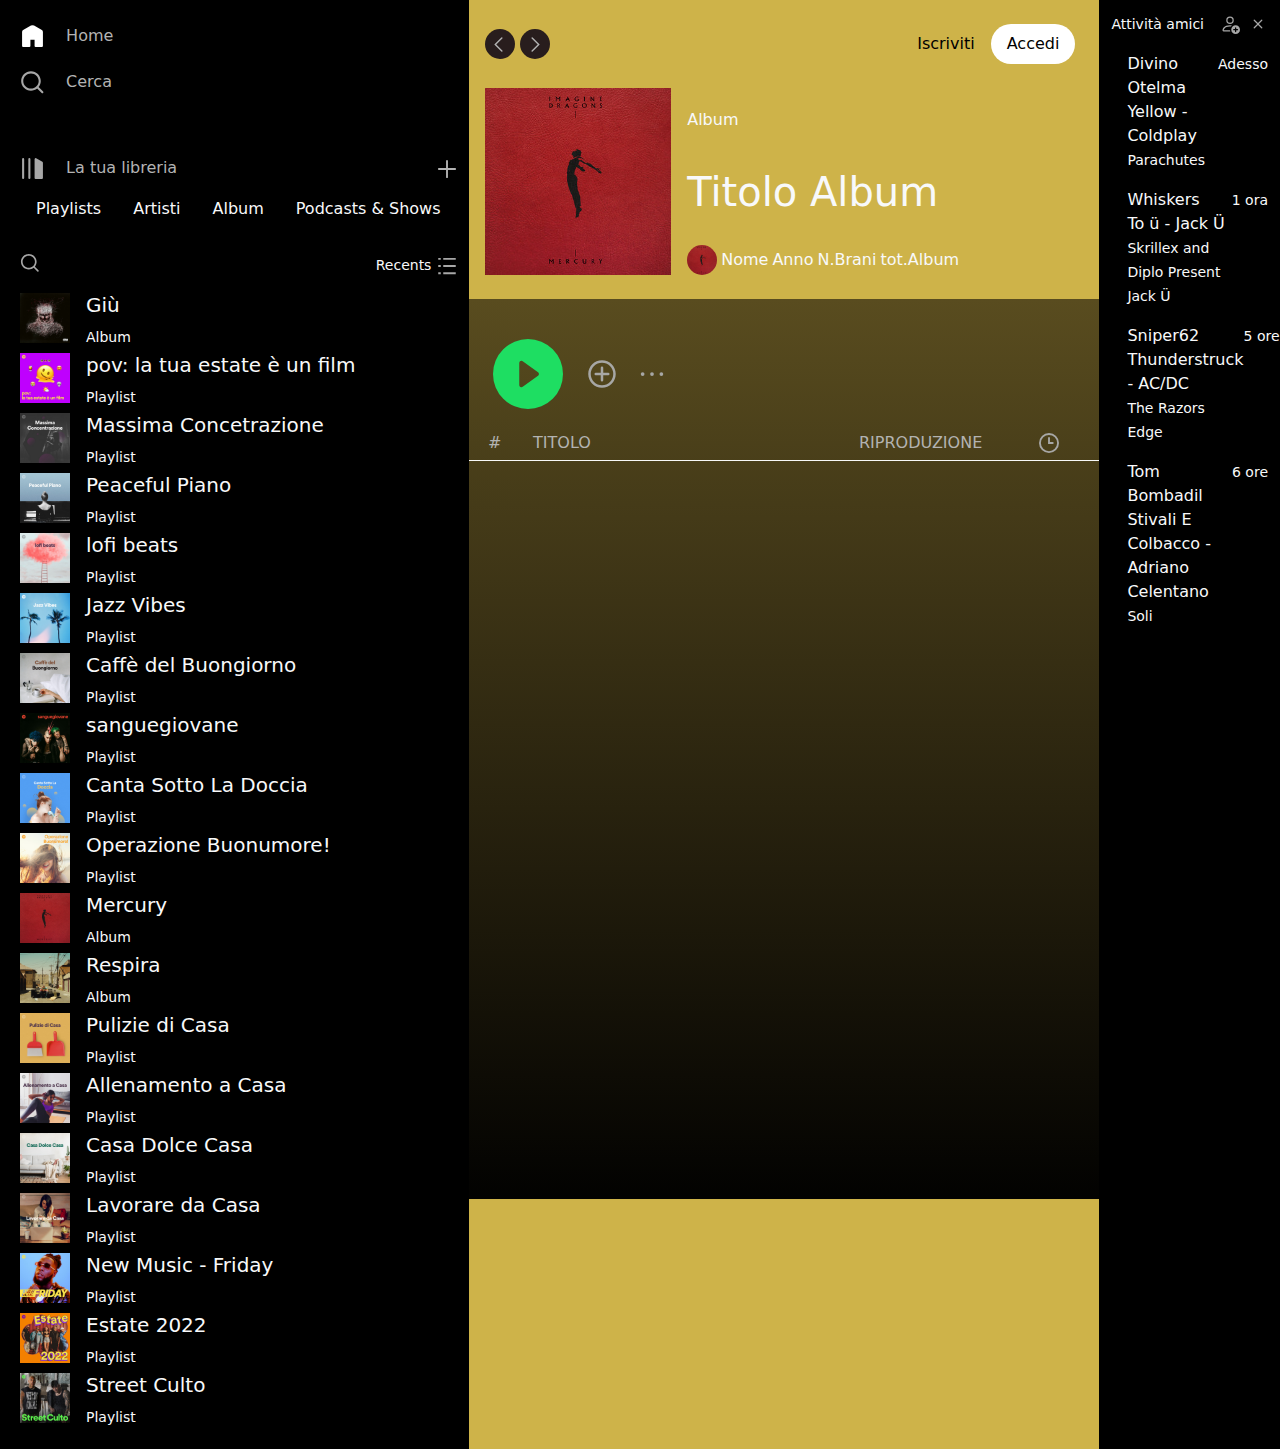
==== album.html @ 30fdb12f "sistemato player mobile" ====
<!doctype html>
<html lang="en">

<head>
    <meta charset="utf-8">
    <meta name="viewport" content="width=device-width, initial-scale=1">
    <title>Spotify</title>
    <link rel="icon" sizes="32x32" type="image/png"
        href="https://open.spotifycdn.com/cdn/images/favicon32.b64ecc03.png">
    <link rel="icon" sizes="16x16" type="image/png"
        href="https://open.spotifycdn.com/cdn/images/favicon16.1c487bff.png">
    <!-- Import di Bootstrap -->
    <link href="https://cdn.jsdelivr.net/npm/bootstrap@5.3.3/dist/css/bootstrap.min.css" rel="stylesheet"
        integrity="sha384-QWTKZyjpPEjISv5WaRU9OFeRpok6YctnYmDr5pNlyT2bRjXh0JMhjY6hW+ALEwIH" crossorigin="anonymous">
    <!-- Import CSS personalizzati -->
    <link rel="stylesheet" href="./assets 2/css/circular-font.css">
    <link rel="stylesheet" href="./assets 2/css/general.css">
    <link rel="stylesheet" href="./assets 2/css/album.css">

</head>

<body class="text-light">

    <!-- MOBILE NAVBAR -->
    <div class="container-fluid d-md-none mobile-navbar" id="mobileNavbar">
        <nav class="d-flex py-3">
            <button class="btn">
                <a class="text-decoration-none" href="/">
                    <svg data-encore-id="icon" role="img" aria-hidden="true" class="d-none " viewBox="0 0 24 24"
                        width="25" height="25" fill="#ffffff">
                        <path
                            d="M12.5 3.247a1 1 0 0 0-1 0L4 7.577V20h4.5v-6a1 1 0 0 1 1-1h5a1 1 0 0 1 1 1v6H20V7.577l-7.5-4.33zm-2-1.732a3 3 0 0 1 3 0l7.5 4.33a2 2 0 0 1 1 1.732V21a1 1 0 0 1-1 1h-6.5a1 1 0 0 1-1-1v-6h-3v6a1 1 0 0 1-1 1H3a1 1 0 0 1-1-1V7.577a2 2 0 0 1 1-1.732l7.5-4.33z">
                        </path>
                    </svg>
                    <svg data-encore-id="icon" role="img" aria-hidden="true" class="" viewBox="0 0 24 24" width="25"
                        height="25" fill="#ffffff">
                        <path
                            d="M13.5 1.515a3 3 0 0 0-3 0L3 5.845a2 2 0 0 0-1 1.732V21a1 1 0 0 0 1 1h6a1 1 0 0 0 1-1v-6h4v6a1 1 0 0 0 1 1h6a1 1 0 0 0 1-1V7.577a2 2 0 0 0-1-1.732l-7.5-4.33z">
                        </path>
                    </svg>
                    <small class="encore-text encore-text-body-medium-bold" data-encore-id="text">Home</small>
                </a>
            </button>

            <button class="btn">
                <a href="./search.html" class="link-subtle">
                    <svg data-encore-id="icon" role="img" aria-hidden="true" class="" viewBox="0 0 24 24" width="25"
                        height="25" fill="#a7a7a7">
                        <path
                            d="M10.533 1.27893C5.35215 1.27893 1.12598 5.41887 1.12598 10.5579C1.12598 15.697 5.35215 19.8369 10.533 19.8369C12.767 19.8369 14.8235 19.0671 16.4402 17.7794L20.7929 22.132C21.1834 22.5226 21.8166 22.5226 22.2071 22.132C22.5976 21.7415 22.5976 21.1083 22.2071 20.7178L17.8634 16.3741C19.1616 14.7849 19.94 12.7634 19.94 10.5579C19.94 5.41887 15.7138 1.27893 10.533 1.27893ZM3.12598 10.5579C3.12598 6.55226 6.42768 3.27893 10.533 3.27893C14.6383 3.27893 17.94 6.55226 17.94 10.5579C17.94 14.5636 14.6383 17.8369 10.533 17.8369C6.42768 17.8369 3.12598 14.5636 3.12598 10.5579Z">
                        </path>
                    </svg>
                    <svg data-encore-id="icon" role="img" aria-hidden="true" class=" d-none" viewBox="0 0 24 24"
                        width="25" height="25" fill="#ffffff">
                        <path
                            d="M15.356 10.558c0 2.623-2.16 4.75-4.823 4.75-2.664 0-4.824-2.127-4.824-4.75s2.16-4.75 4.824-4.75c2.664 0 4.823 2.127 4.823 4.75z">
                        </path>
                        <path
                            d="M1.126 10.558c0-5.14 4.226-9.28 9.407-9.28 5.18 0 9.407 4.14 9.407 9.28a9.157 9.157 0 0 1-2.077 5.816l4.344 4.344a1 1 0 0 1-1.414 1.414l-4.353-4.353a9.454 9.454 0 0 1-5.907 2.058c-5.18 0-9.407-4.14-9.407-9.28zm9.407-7.28c-4.105 0-7.407 3.274-7.407 7.28s3.302 7.279 7.407 7.279 7.407-3.273 7.407-7.28c0-4.005-3.302-7.278-7.407-7.278z">
                        </path>
                    </svg>
                    <small class="encore-text encore-text-body-medium-bold" data-encore-id="text">Cerca</small>
                </a>
            </button>

            <button class="btn">
                <a href="#">
                    <span>
                        <small>
                            <svg data-encore-id="icon" role="img" aria-hidden="true" viewBox="0 0 24 24" class=""
                                width="25" height="25" fill="#a7a7a7">
                                <path
                                    d="M3 22a1 1 0 0 1-1-1V3a1 1 0 0 1 2 0v18a1 1 0 0 1-1 1zM15.5 2.134A1 1 0 0 0 14 3v18a1 1 0 0 0 1 1h6a1 1 0 0 0 1-1V6.464a1 1 0 0 0-.5-.866l-6-3.464zM9 2a1 1 0 0 0-1 1v18a1 1 0 1 0 2 0V3a1 1 0 0 0-1-1z">
                                </path>
                            </svg>
                            La tua libreria
                        </small>
                    </span>
                </a>
            </button>
        </nav>
    </div>

    <!-- MOBILE PLAYER -->
    <div class="container-fluid d-md-none rounded positionMobyle">
        <div class="d-flex align-items-center justify-content-between py-2">
            <div class="d-flex align-items-center">
                <img id="imgAlbumMobile" src="./assets 2/imgs/main/image-11.jpg" alt="" width="60"
                    class="me-3 rounded-1">
                <div class="line-clamp">Easy Come Easy Go</div>
            </div>
            <div class="d-flex">
                <button class="btn">
                    <svg data-encore-id="icon" role="img" aria-hidden="true" viewBox="0 0 16 16"
                        class="Svg-sc-ytk21e-0 dYnaPI" width="25" height="25" fill="#b3b3b3">
                        <path
                            d="M6 2.75C6 1.784 6.784 1 7.75 1h6.5c.966 0 1.75.784 1.75 1.75v10.5A1.75 1.75 0 0 1 14.25 15h-6.5A1.75 1.75 0 0 1 6 13.25V2.75zm1.75-.25a.25.25 0 0 0-.25.25v10.5c0 .138.112.25.25.25h6.5a.25.25 0 0 0 .25-.25V2.75a.25.25 0 0 0-.25-.25h-6.5zm-6 0a.25.25 0 0 0-.25.25v6.5c0 .138.112.25.25.25H4V11H1.75A1.75 1.75 0 0 1 0 9.25v-6.5C0 1.784.784 1 1.75 1H4v1.5H1.75zM4 15H2v-1.5h2V15z">
                        </path>
                        <path d="M13 10a2 2 0 1 1-4 0 2 2 0 0 1 4 0zm-1-5a1 1 0 1 1-2 0 1 1 0 0 1 2 0z"></path>
                    </svg>
                </button>
                <button class="btn">
                    <svg data-encore-id="icon" role="img" aria-hidden="true" viewBox="0 0 24 24" width="25" height="25"
                        fill="#b3b3b3">
                        <path
                            d="M5.21 1.57a6.757 6.757 0 0 1 6.708 1.545.124.124 0 0 0 .165 0 6.741 6.741 0 0 1 5.715-1.78l.004.001a6.802 6.802 0 0 1 5.571 5.376v.003a6.689 6.689 0 0 1-1.49 5.655l-7.954 9.48a2.518 2.518 0 0 1-3.857 0L2.12 12.37A6.683 6.683 0 0 1 .627 6.714 6.757 6.757 0 0 1 5.21 1.57zm3.12 1.803a4.757 4.757 0 0 0-5.74 3.725l-.001.002a4.684 4.684 0 0 0 1.049 3.969l.009.01 7.958 9.485a.518.518 0 0 0 .79 0l7.968-9.495a4.688 4.688 0 0 0 1.049-3.965 4.803 4.803 0 0 0-3.931-3.794 4.74 4.74 0 0 0-4.023 1.256l-.008.008a2.123 2.123 0 0 1-2.9 0l-.007-.007a4.757 4.757 0 0 0-2.214-1.194z">
                        </path>
                    </svg>
                </button>
                <button class="btn">
                    <svg data-encore-id="icon" role="img" aria-hidden="true" viewBox="0 0 16 16"
                        class="Svg-sc-ytk21e-0 dYnaPI" width="25" height="25" fill="#ffffff">
                        <path
                            d=" M3 1.713a.7.7 0 0 1 1.05-.607l10.89 6.288a.7.7 0 0 1 0 1.212L4.05 14.894A.7.7 0 0 1 3 14.288V1.713z">
                        </path>
                    </svg>
                </button>
            </div>
        </div>
    </div>

    <!-- PAGE CONTAINER -->
    <div class="d-md-flex page-container position-relative">


        <!-- LEFT SIDEBAR -->
        <aside class="d-none d-md-block mt-2 ps-2 nav-container">

            <!-- PRIMO PANNELLO -->
            <nav class="rounded py-3 mb-2">
                <div class="container">
                    <ul class="ps-0">
                        <li class="mb-3">
                            <a class="text-decoration-none" href="/">
                                <svg data-encore-id="icon" role="img" aria-hidden="true" class="d-none me-3"
                                    viewBox="0 0 24 24" width="25" height="25" fill="#ffffff">
                                    <path
                                        d="M12.5 3.247a1 1 0 0 0-1 0L4 7.577V20h4.5v-6a1 1 0 0 1 1-1h5a1 1 0 0 1 1 1v6H20V7.577l-7.5-4.33zm-2-1.732a3 3 0 0 1 3 0l7.5 4.33a2 2 0 0 1 1 1.732V21a1 1 0 0 1-1 1h-6.5a1 1 0 0 1-1-1v-6h-3v6a1 1 0 0 1-1 1H3a1 1 0 0 1-1-1V7.577a2 2 0 0 1 1-1.732l7.5-4.33z">
                                    </path>
                                </svg>
                                <svg data-encore-id="icon" role="img" aria-hidden="true" class="me-3"
                                    viewBox="0 0 24 24" width="25" height="25" fill="#ffffff">
                                    <path
                                        d="M13.5 1.515a3 3 0 0 0-3 0L3 5.845a2 2 0 0 0-1 1.732V21a1 1 0 0 0 1 1h6a1 1 0 0 0 1-1v-6h4v6a1 1 0 0 0 1 1h6a1 1 0 0 0 1-1V7.577a2 2 0 0 0-1-1.732l-7.5-4.33z">
                                    </path>
                                </svg>
                                <span class="encore-text encore-text-body-medium-bold" data-encore-id="text">Home</span>
                            </a>
                        </li>
                        <li class="mb-3">
                            <a href="./search.html" class="link-subtle">
                                <svg data-encore-id="icon" role="img" aria-hidden="true" class="me-3"
                                    viewBox="0 0 24 24" width="25" height="25" fill="#a7a7a7">
                                    <path
                                        d="M10.533 1.27893C5.35215 1.27893 1.12598 5.41887 1.12598 10.5579C1.12598 15.697 5.35215 19.8369 10.533 19.8369C12.767 19.8369 14.8235 19.0671 16.4402 17.7794L20.7929 22.132C21.1834 22.5226 21.8166 22.5226 22.2071 22.132C22.5976 21.7415 22.5976 21.1083 22.2071 20.7178L17.8634 16.3741C19.1616 14.7849 19.94 12.7634 19.94 10.5579C19.94 5.41887 15.7138 1.27893 10.533 1.27893ZM3.12598 10.5579C3.12598 6.55226 6.42768 3.27893 10.533 3.27893C14.6383 3.27893 17.94 6.55226 17.94 10.5579C17.94 14.5636 14.6383 17.8369 10.533 17.8369C6.42768 17.8369 3.12598 14.5636 3.12598 10.5579Z">
                                    </path>
                                </svg>
                                <svg data-encore-id="icon" role="img" aria-hidden="true" class="me-3 d-none"
                                    viewBox="0 0 24 24" width="25" height="25" fill="#ffffff">
                                    <path
                                        d="M15.356 10.558c0 2.623-2.16 4.75-4.823 4.75-2.664 0-4.824-2.127-4.824-4.75s2.16-4.75 4.824-4.75c2.664 0 4.823 2.127 4.823 4.75z">
                                    </path>
                                    <path
                                        d="M1.126 10.558c0-5.14 4.226-9.28 9.407-9.28 5.18 0 9.407 4.14 9.407 9.28a9.157 9.157 0 0 1-2.077 5.816l4.344 4.344a1 1 0 0 1-1.414 1.414l-4.353-4.353a9.454 9.454 0 0 1-5.907 2.058c-5.18 0-9.407-4.14-9.407-9.28zm9.407-7.28c-4.105 0-7.407 3.274-7.407 7.28s3.302 7.279 7.407 7.279 7.407-3.273 7.407-7.28c0-4.005-3.302-7.278-7.407-7.278z">
                                    </path>
                                </svg>
                                <span class="encore-text encore-text-body-medium-bold"
                                    data-encore-id="text">Cerca</span>
                            </a>
                        </li>
                    </ul>
                </div>
            </nav>

            <!-- SECONDO PANNELLO -->
            <nav class="rounded py-3">
                <div class="container">

                    <div class="d-flex justify-content-between align-itesm-center mb-3">
                        <a href="#">
                            <svg data-encore-id="icon" role="img" aria-hidden="true" viewBox="0 0 24 24" class="me-3"
                                width="25" height="25" fill="#a7a7a7">
                                <path
                                    d="M3 22a1 1 0 0 1-1-1V3a1 1 0 0 1 2 0v18a1 1 0 0 1-1 1zM15.5 2.134A1 1 0 0 0 14 3v18a1 1 0 0 0 1 1h6a1 1 0 0 0 1-1V6.464a1 1 0 0 0-.5-.866l-6-3.464zM9 2a1 1 0 0 0-1 1v18a1 1 0 1 0 2 0V3a1 1 0 0 0-1-1z">
                                </path>
                            </svg>
                            <span>La tua libreria</span>
                        </a>
                        <span aria-hidden="true" class="IconWrapper__Wrapper-sc-16usrgb-0 hYdsxw">
                            <svg data-encore-id="icon" role="img" aria-hidden="true" viewBox="0 0 16 16" class=""
                                width="20" height="20" fill="#b3b3b3">
                                <path
                                    d="M15.25 8a.75.75 0 0 1-.75.75H8.75v5.75a.75.75 0 0 1-1.5 0V8.75H1.5a.75.75 0 0 1 0-1.5h5.75V1.5a.75.75 0 0 1 1.5 0v5.75h5.75a.75.75 0 0 1 .75.75z">
                                </path>
                            </svg>
                        </span>
                    </div>

                    <div class="d-flex mb-3 overflow-x-auto align-items-center">
                        <div>
                            <p class="menu-btn rounded-pill px-3">Playlists</p>
                        </div>
                        <div>
                            <p class="menu-btn rounded-pill px-3">Artisti</p>
                        </div>
                        <div>
                            <p class="menu-btn rounded-pill px-3">Album</p>
                        </div>
                        <div class="text-nowrap">
                            <p class="menu-btn rounded-pill px-3">Podcasts & Shows</p>
                        </div>



                    </div>

                    <div class="d-flex justify-content-between align-itesm-center mb-3">
                        <svg data-encore-id="icon" role="img" aria-hidden="true" class="me-3" viewBox="0 0 24 24"
                            width="20" height="20" fill="#a7a7a7">
                            <path
                                d="M10.533 1.27893C5.35215 1.27893 1.12598 5.41887 1.12598 10.5579C1.12598 15.697 5.35215 19.8369 10.533 19.8369C12.767 19.8369 14.8235 19.0671 16.4402 17.7794L20.7929 22.132C21.1834 22.5226 21.8166 22.5226 22.2071 22.132C22.5976 21.7415 22.5976 21.1083 22.2071 20.7178L17.8634 16.3741C19.1616 14.7849 19.94 12.7634 19.94 10.5579C19.94 5.41887 15.7138 1.27893 10.533 1.27893ZM3.12598 10.5579C3.12598 6.55226 6.42768 3.27893 10.533 3.27893C14.6383 3.27893 17.94 6.55226 17.94 10.5579C17.94 14.5636 14.6383 17.8369 10.533 17.8369C6.42768 17.8369 3.12598 14.5636 3.12598 10.5579Z">
                            </path>
                        </svg>
                        <svg data-encore-id="icon" role="img" aria-hidden="true" class="me-3 d-none" viewBox="0 0 24 24"
                            width="20" height="20" fill="#ffffff">
                            <path
                                d="M15.356 10.558c0 2.623-2.16 4.75-4.823 4.75-2.664 0-4.824-2.127-4.824-4.75s2.16-4.75 4.824-4.75c2.664 0 4.823 2.127 4.823 4.75z">
                            </path>
                            <path
                                d="M1.126 10.558c0-5.14 4.226-9.28 9.407-9.28 5.18 0 9.407 4.14 9.407 9.28a9.157 9.157 0 0 1-2.077 5.816l4.344 4.344a1 1 0 0 1-1.414 1.414l-4.353-4.353a9.454 9.454 0 0 1-5.907 2.058c-5.18 0-9.407-4.14-9.407-9.28zm9.407-7.28c-4.105 0-7.407 3.274-7.407 7.28s3.302 7.279 7.407 7.279 7.407-3.273 7.407-7.28c0-4.005-3.302-7.278-7.407-7.278z">
                            </path>
                        </svg>
                        <span>
                            <small>Recents</small>
                            <svg data-encore-id="icon" role="img" aria-hidden="true" viewBox="0 0 16 16" class=""
                                width="20" height="20" fill="#a7a7a7">
                                <path
                                    d="M15 14.5H5V13h10v1.5zm0-5.75H5v-1.5h10v1.5zM15 3H5V1.5h10V3zM3 3H1V1.5h2V3zm0 11.5H1V13h2v1.5zm0-5.75H1v-1.5h2v1.5z">
                                </path>
                            </svg>
                        </span>
                    </div>
                    <div class="playlists-container" id="playlists">
                        <div class="d-flex mb-1">
                            <img src="./assets 2/imgs/main/image-1.jpg" alt="" class="me-3" width="50" height="50">
                            <div>
                                <h5 class="line-clamp">
                                    Gi&ugrave;
                                </h5>
                                <small>Album</small>
                            </div>
                        </div>
                        <div class="d-flex mb-1">
                            <img src="./assets 2/imgs/main/image-2.jpg" alt="" class="me-3" width="50" height="50">
                            <div>
                                <h5 class="line-clamp">pov: la tua estate &egrave; un film</h5>
                                <small>Playlist</small>
                            </div>
                        </div>
                        <div class="d-flex mb-1">
                            <img src="./assets 2/imgs/main/image-3.jpg" alt="" class="me-3" width="50" height="50">
                            <div>
                                <h5 class="line-clamp">
                                    Massima Concetrazione
                                </h5>
                                <small>Playlist</small>
                            </div>
                        </div>
                        <div class="d-flex mb-1">
                            <img src="./assets 2/imgs/main/image-4.jpg" alt="" class="me-3" width="50" height="50">
                            <div>
                                <h5 class="line-clamp">
                                    Peaceful Piano
                                </h5>
                                <small>Playlist</small>
                            </div>
                        </div>
                        <div class="d-flex mb-1">
                            <img src="./assets 2/imgs/main/image-5.jpg" alt="" class="me-3" width="50" height="50">
                            <div>
                                <h5 class="line-clamp">
                                    lofi beats
                                </h5>
                                <small>Playlist</small>
                            </div>
                        </div>
                        <div class="d-flex mb-1">
                            <img src="./assets 2/imgs/main/image-6.jpg" alt="" class="me-3" width="50" height="50">
                            <div>
                                <h5 class="line-clamp">
                                    Jazz Vibes
                                </h5>
                                <small>Playlist</small>
                            </div>
                        </div>
                        <div class="d-flex mb-1">
                            <img src="./assets 2/imgs/main/image-7.jpg" alt="" class="me-3" width="50" height="50">
                            <div>
                                <h5 class="line-clamp">
                                    Caff&egrave; del Buongiorno
                                </h5>
                                <small>Playlist</small>
                            </div>
                        </div>
                        <div class="d-flex mb-1">
                            <img src="./assets 2/imgs/main/image-8.jpg" alt="" class="me-3" width="50" height="50">
                            <div>
                                <h5 class="line-clamp">
                                    sanguegiovane
                                </h5>
                                <small>Playlist</small>
                            </div>
                        </div>
                        <div class="d-flex mb-1">
                            <img src="./assets 2/imgs/main/image-9.jpg" alt="" class="me-3" width="50" height="50">
                            <div>
                                <h5 class="line-clamp">
                                    Canta Sotto La Doccia
                                </h5>
                                <small>Playlist</small>
                            </div>
                        </div>
                        <div class="d-flex mb-1">
                            <img src="./assets 2/imgs/main/image-10.jpg" alt="" class="me-3" width="50" height="50">
                            <div>
                                <h5 class="line-clamp">
                                    Operazione Buonumore!
                                </h5>
                                <small>Playlist</small>
                            </div>
                        </div>
                        <div class="d-flex mb-1">
                            <img src="./assets 2/imgs/main/image-11.jpg" alt="" class="me-3" width="50" height="50">
                            <div>
                                <h5 class="line-clamp">
                                    Mercury
                                </h5>
                                <small>Album</small>
                            </div>
                        </div>
                        <div class="d-flex mb-1">
                            <img src="./assets 2/imgs/main/image-12.jpg" alt="" class="me-3" width="50" height="50">
                            <div>
                                <h5 class="line-clamp">
                                    Respira
                                </h5>
                                <small>Album</small>
                            </div>
                        </div>
                        <div class="d-flex mb-1">
                            <img src="./assets 2/imgs/main/image-13.jpg" alt="" class="me-3" width="50" height="50">
                            <div>
                                <h5 class="line-clamp">
                                    Pulizie di Casa
                                </h5>
                                <small>Playlist</small>
                            </div>
                        </div>
                        <div class="d-flex mb-1">
                            <img src="./assets 2/imgs/main/image-14.jpg" alt="" class="me-3" width="50" height="50">
                            <div>
                                <h5 class="line-clamp">
                                    Allenamento a Casa
                                </h5>
                                <small>Playlist</small>
                            </div>
                        </div>
                        <div class="d-flex mb-1">
                            <img src="./assets 2/imgs/main/image-15.jpg" alt="" class="me-3" width="50" height="50">
                            <div>
                                <h5 class="line-clamp">
                                    Casa Dolce Casa
                                </h5>
                                <small>Playlist</small>
                            </div>
                        </div>
                        <div class="d-flex mb-1">
                            <img src="./assets 2/imgs/main/image-16.jpg" alt="" class="me-3" width="50" height="50">
                            <div>
                                <h5 class="line-clamp">
                                    Lavorare da Casa
                                </h5>
                                <small>Playlist</small>
                            </div>
                        </div>
                        <div class="d-flex mb-1">
                            <img src="./assets 2/imgs/main/image-17.jpg" alt="" class="me-3" width="50" height="50">
                            <div>
                                <h5 class="line-clamp">
                                    New Music - Friday
                                </h5>
                                <small>Playlist</small>
                            </div>
                        </div>
                        <div class="d-flex mb-1">
                            <img src="./assets 2/imgs/main/image-18.jpg" alt="" class="me-3" width="50" height="50">
                            <div>
                                <h5 class="line-clamp">
                                    Estate 2022
                                </h5>
                                <small>Playlist</small>
                            </div>
                        </div>
                        <div class="d-flex mb-1">
                            <img src="./assets 2/imgs/main/image-19.jpg" alt="" class="me-3" width="50" height="50">
                            <div>
                                <h5 class="line-clamp">
                                    Street Culto
                                </h5>
                                <small>Playlist</small>
                            </div>
                        </div>

                    </div>


                </div> <!-- CHIUSURA CONTAINER -->
            </nav>
        </aside>


        <!-- MAIN CONTEINER -->
        <main class="overflow-x-hidden overflow-y-auto">
            <div class="d-flex justify-content-evenly pt-3 row">


                <!-- HEADER -->
                <header class="d-flex justify-content-between align-items-baseline">
                    <div class="d-none d-md-flex ps-3">
                        <button class="nextBtn text-center">
                            <svg data-encore-id=" icon" role="img" aria-hidden="true" viewBox="0 0 16 16" width=" 15px"
                                height="15px" fill="#b3b3b3">
                                <path
                                    d="M11.03.47a.75.75 0 0 1 0 1.06L4.56 8l6.47 6.47a.75.75 0 1 1-1.06 1.06L2.44 8 9.97.47a.75.75 0 0 1 1.06 0z">
                                </path>
                            </svg></button>
                        <button class="nextBtn text-center">
                            <div><svg data-encore-id="icon" role="img" aria-hidden="true" viewBox="0 0 16 16"
                                    width=" 15px" height="15px" fill="#b3b3b3">
                                    <path d=" M4.97.47a.75.75 0 0 0 0 1.06L11.44 8l-6.47 6.47a.75.75 0 1 0 1.06
                                        1.06L13.56 8 6.03.47a.75.75 0 0 0-1.06 0z">
                                    </path>
                                </svg>
                            </div>
                        </button>
                    </div>
                    <div class="d-flex align-items-baseline d-none d-md-flex pe-3">
                        <div class="p-2 text-black">
                            <a class="iscriviti" href="#">Iscriviti</a>
                        </div>
                        <div class="p-2">
                            <button class="btnAccedi px-3 py-2">Accedi</button>
                        </div>
                    </div>
                </header>

                <!-- ALBUM -->
                <section class="pb-2">
                    <div class="d-flex flex-column flex-md-row p-3">
                        <!-- DIV CON FRECCE PER SPOSTARE GLI ALBUM -->
                        <div class="d-flex row ">
                            <div class="d-flex d-md-none col-1">
                                <svg xmlns="http://www.w3.org/2000/svg" width="20" height="20" fill="currentColor"
                                    class="bi bi-arrow-left" viewBox="0 0 16 16">
                                    <path fill-rule="evenodd"
                                        d="M15 8a.5.5 0 0 0-.5-.5H2.707l3.147-3.146a.5.5 0 1 0-.708-.708l-4 4a.5.5 0 0 0 0 .708l4 4a.5.5 0 0 0 .708-.708L2.707 8.5H14.5A.5.5 0 0 0 15 8" />
                                </svg>
                            </div>
                            <div class="d-md-flex col-10 col-md-12 ">
                                <img id="imgAlbum" src=" ./assets 2/imgs/main/image-11.jpg" alt="album" width="100%">
                            </div>
                        </div>
                        <!-- DESCRIZIONE ALBUM -->
                        <div class="row align-items-end ps-3 ">
                            <div class="d-none d-md-block">
                                <p>Album</p>
                            </div>
                            <h1 id="titoloAlbum">Titolo Album </h1>
                            <div class="container">
                                <div class="d-flex flex-column flex-md-row align-items-md-center">
                                    <div class="fw-medium d-flex align-items-center">
                                        <img id="imgArtist" class=" imgArtistAlbum"
                                            src="./assets 2/imgs/main/image-11.jpg" alt="Album Pic" width="30px">
                                        <span id="nomeArtistaAlbum" class="nomeArtistaAlbum m-0 ps-1">Nome</span>
                                    </div>

                                    <!-- DIV DETTAGLI ALBUM  -->
                                    <div class="d-flex md-row align-items-center mt-2 mt-md-0">
                                        <div class="d-md-none">
                                            <span>Album</span>
                                        </div>

                                        <div>
                                            <span id="albumYear" class="col ps-1">Anno</span>
                                        </div>
                                        <div>
                                            <span id="numberSongs" class="d-none d-md-block col ps-1">N.Brani</span>
                                        </div>
                                        <div>
                                            <span id="albumLength" class="d-none d-md-block col ps-1">tot.Album</span>
                                        </div>
                                    </div>
                                </div>
                            </div>
                        </div>
                    </div>
                </section>
                <!-- ELENCO BRANI -->
                <section class="elencoBraniAlbum">
                    <!-- MOBILE SEZIONE PLAY ANTERIMA -->
                    <div class=" row p-4 col-12 d-md-none align-items-baseline">
                        <!-- HEART -->
                        <div class="col-2">
                            <span>
                                <!--EMPTY HEART  -->
                                <svg xmlns="http://www.w3.org/2000/svg" width="24" height="24" fill="#b3b3b3"
                                    class="bi bi-suit-heart" viewBox="0 0 16 16">
                                    <path
                                        d="m8 6.236-.894-1.789c-.222-.443-.607-1.08-1.152-1.595C5.418 2.345 4.776 2 4 2 2.324 2 1 3.326 1 4.92c0 1.211.554 2.066 1.868 3.37.337.334.721.695 1.146 1.093C5.122 10.423 6.5 11.717 8 13.447c1.5-1.73 2.878-3.024 3.986-4.064.425-.398.81-.76 1.146-1.093C14.446 6.986 15 6.131 15 4.92 15 3.326 13.676 2 12 2c-.777 0-1.418.345-1.954.852-.545.515-.93 1.152-1.152 1.595zm.392 8.292a.513.513 0 0 1-.784 0c-1.601-1.902-3.05-3.262-4.243-4.381C1.3 8.208 0 6.989 0 4.92 0 2.755 1.79 1 4 1c1.6 0 2.719 1.05 3.404 2.008.26.365.458.716.596.992a7.6 7.6 0 0 1 .596-.992C9.281 2.049 10.4 1 12 1c2.21 0 4 1.755 4 3.92 0 2.069-1.3 3.288-3.365 5.227-1.193 1.12-2.642 2.48-4.243 4.38z" />
                                </svg></span>
                            <!-- FULL HEART -->
                            <span class="d-none"><svg xmlns="http://www.w3.org/2000/svg" width="24" height="24"
                                    fill="#b3b3b3" class="bi bi-suit-heart-fill" viewBox="0 0 16 16">
                                    <path
                                        d="M4 1c2.21 0 4 1.755 4 3.92C8 2.755 9.79 1 12 1s4 1.755 4 3.92c0 3.263-3.234 4.414-7.608 9.608a.513.513 0 0 1-.784 0C3.234 9.334 0 8.183 0 4.92 0 2.755 1.79 1 4 1" />
                                </svg>
                            </span>
                        </div>
                        <!-- SVG DOWNLOAD -->
                        <div class="col-2">
                            <!-- DOWNLOAD OFF -->
                            <span class=""><svg xmlns="http://www.w3.org/2000/svg" width="24" height="24" fill="#b3b3b3"
                                    class="bi bi-arrow-down-circle" viewBox="0 0 16 16">
                                    <path fill-rule="evenodd"
                                        d="M1 8a7 7 0 1 0 14 0A7 7 0 0 0 1 8m15 0A8 8 0 1 1 0 8a8 8 0 0 1 16 0M8.5 4.5a.5.5 0 0 0-1 0v5.793L5.354 8.146a.5.5 0 1 0-.708.708l3 3a.5.5 0 0 0 .708 0l3-3a.5.5 0 0 0-.708-.708L8.5 10.293z" />
                                </svg></span>
                            <!-- DOWNLOAD ON  -->
                            <span class="d-none"><svg xmlns="http://www.w3.org/2000/svg" width="24" height="24"
                                    fill="#b3b3b3" class="bi bi-arrow-down-circle-fill" viewBox="0 0 16 16">
                                    <path
                                        d="M16 8A8 8 0 1 1 0 8a8 8 0 0 1 16 0M8.5 4.5a.5.5 0 0 0-1 0v5.793L5.354 8.146a.5.5 0 1 0-.708.708l3 3a.5.5 0 0 0 .708 0l3-3a.5.5 0 0 0-.708-.708L8.5 10.293z" />
                                </svg></span>
                        </div>
                        <!-- SVG THREE DOTS VERTICAL -->
                        <div id="treeeDotsVertical" class="col-2"><svg xmlns="http://www.w3.org/2000/svg" width="24"
                                height="24" fill="#b3b3b3" class="bi bi-three-dots-vertical" viewBox="0 0 16 16">
                                <path
                                    d="M9.5 13a1.5 1.5 0 1 1-3 0 1.5 1.5 0 0 1 3 0m0-5a1.5 1.5 0 1 1-3 0 1.5 1.5 0 0 1 3 0m0-5a1.5 1.5 0 1 1-3 0 1.5 1.5 0 0 1 3 0" />
                            </svg></div>
                        <!--SHUFFLE -->
                        <div class="col-6 text-end d-flex align-items-baseline justify-content-end">
                            <div class="me-4"><svg data-encore-id="icon" role="img" aria-hidden="true"
                                    viewBox="0 0 16 16" class="Svg-sc-ytk21e-0 dYnaPI mr-3" width="24" height="24"
                                    fill="#b3b3b3">
                                    <path
                                        d="M13.151.922a.75.75 0 1 0-1.06 1.06L13.109 3H11.16a3.75 3.75 0 0 0-2.873 1.34l-6.173 7.356A2.25 2.25 0 0 1 .39 12.5H0V14h.391a3.75 3.75 0 0 0 2.873-1.34l6.173-7.356a2.25 2.25 0 0 1 1.724-.804h1.947l-1.017 1.018a.75.75 0 0 0 1.06 1.06L15.98 3.75 13.15.922zM.391 3.5H0V2h.391c1.109 0 2.16.49 2.873 1.34L4.89 5.277l-.979 1.167-1.796-2.14A2.25 2.25 0 0 0 .39 3.5z">
                                    </path>
                                    <path
                                        d="m7.5 10.723.98-1.167.957 1.14a2.25 2.25 0 0 0 1.724.804h1.947l-1.017-1.018a.75.75 0 1 1 1.06-1.06l2.829 2.828-2.829 2.828a.75.75 0 1 1-1.06-1.06L13.109 13H11.16a3.75 3.75 0 0 1-2.873-1.34l-.787-.938z">
                                    </path>
                                </svg></div>
                            <!-- SVG PLAY -->
                            <div>
                                <svg xmlns="http://www.w3.org/2000/svg" width="70" height="70" fill="#1cdf63"
                                    class="bi bi-play-circle-fill" viewBox="0 0 16 16">
                                    <path
                                        d="M16 8A8 8 0 1 1 0 8a8 8 0 0 1 16 0M6.79 5.093A.5.5 0 0 0 6 5.5v5a.5.5 0 0 0 .79.407l3.5-2.5a.5.5 0 0 0 0-.814z">
                                    </path>
                                </svg>
                            </div>
                        </div>
                    </div>
                    <div class="container pt-3">
                        <div class="row">
                            <div class="p-4 col-12 d-none d-md-flex">
                                <svg xmlns="http://www.w3.org/2000/svg" width="70" height="70" fill="#1cdf63"
                                    class="bi bi-play-circle-fill" viewBox="0 0 16 16">
                                    <path
                                        d="M16 8A8 8 0 1 1 0 8a8 8 0 0 1 16 0M6.79 5.093A.5.5 0 0 0 6 5.5v5a.5.5 0 0 0 .79.407l3.5-2.5a.5.5 0 0 0 0-.814z" />
                                </svg>
                                <button class="buttonPreferit ps-4">
                                    <svg data-encore-id="icon" role="img" aria-hidden="true" viewBox="0 0 24 24"
                                        class="fill" fill="#a7a7a7">
                                        <path
                                            d="M11.999 3a9 9 0 1 0 0 18 9 9 0 0 0 0-18zm-11 9c0-6.075 4.925-11 11-11s11 4.925 11 11-4.925 11-11 11-11-4.925-11-11z">
                                        </path>
                                        <path
                                            d="M17.999 12a1 1 0 0 1-1 1h-4v4a1 1 0 1 1-2 0v-4h-4a1 1 0 1 1 0-2h4V7a1 1 0 1 1 2 0v4h4a1 1 0 0 1 1 1z">
                                        </path>
                                    </svg>
                                </button>
                                <button class="buttonPreferit ps-1">
                                    <svg data-encore-id="icon" role="img" aria-hidden="true" viewBox="0 0 24 24"
                                        class="Svg-sc-ytk21e-0 cqasRA" fill="#a7a7a7" width="30" height="30">
                                        <path
                                            d="M4.5 13.5a1.5 1.5 0 1 0 0-3 1.5 1.5 0 0 0 0 3zm15 0a1.5 1.5 0 1 0 0-3 1.5 1.5 0 0 0 0 3zm-7.5 0a1.5 1.5 0 1 0 0-3 1.5 1.5 0 0 0 0 3z">
                                        </path>
                                    </svg>
                                </button>
                            </div>
                        </div>
                    </div>
                    <div class="d-none d-md-block container border-bottom border-light textColor">
                        <div class="d-flex row">
                            <div class="col-1 text-center">
                                <h6>#</h6>
                            </div>
                            <div class="col-6">
                                <h6>TITOLO</h6>
                            </div>
                            <div class="col-3 text-end">
                                <h6 class="textColor">RIPRODUZIONE</h6>
                            </div>
                            <div class="d-flex col-2 ps-3 justify-content-center">
                                <svg data-encore-id="icon" role="img" aria-hidden="true" viewBox="0 0 16 16"
                                    fill="#a7a7a7" width="20" height="20">
                                    <path
                                        d="M8 1.5a6.5 6.5 0 1 0 0 13 6.5 6.5 0 0 0 0-13zM0 8a8 8 0 1 1 16 0A8 8 0 0 1 0 8z">
                                    </path>
                                    <path
                                        d="M8 3.25a.75.75 0 0 1 .75.75v3.25H11a.75.75 0 0 1 0 1.5H7.25V4A.75.75 0 0 1 8 3.25z">
                                    </path>
                                </svg>
                            </div>
                        </div>
                    </div>

                </section>
            </div>

        </main>



        <!-- RIGHT SIDEBAR -->
        <aside id="activities" class="d-none d-lg-block activity-container">
            <div class="container mt-2 right-sidebar rounded">
                <div class="d-flex justify-content-between align-items-center pt-1">
                    <div class="text-nowrap me-3">
                        <small>Attivit&agrave; amici</small>
                    </div>
                    <div class="d-flex">
                        <svg xmlns="http://www.w3.org/2000/svg" width="20" height="20" fill="#a7a7a7"
                            class="bi bi-person-add" viewBox="0 0 16 16">
                            <path
                                d="M12.5 16a3.5 3.5 0 1 0 0-7 3.5 3.5 0 0 0 0 7m.5-5v1h1a.5.5 0 0 1 0 1h-1v1a.5.5 0 0 1-1 0v-1h-1a.5.5 0 0 1 0-1h1v-1a.5.5 0 0 1 1 0m-2-6a3 3 0 1 1-6 0 3 3 0 0 1 6 0M8 7a2 2 0 1 0 0-4 2 2 0 0 0 0 4" />
                            <path
                                d="M8.256 14a4.5 4.5 0 0 1-.229-1.004H3c.001-.246.154-.986.832-1.664C4.484 10.68 5.711 10 8 10q.39 0 .74.025c.226-.341.496-.65.804-.918Q8.844 9.002 8 9c-5 0-6 3-6 4s1 1 1 1z" />
                        </svg>
                        <svg id="hideActivitiesBtn" role="button" xmlns="http://www.w3.org/2000/svg" width="20"
                            height="20" fill="#a7a7a7" class="bi bi-x ms-2" viewBox="0 0 16 16">
                            <path
                                d="M4.646 4.646a.5.5 0 0 1 .708 0L8 7.293l2.646-2.647a.5.5 0 0 1 .708.708L8.707 8l2.647 2.646a.5.5 0 0 1-.708.708L8 8.707l-2.646 2.647a.5.5 0 0 1-.708-.708L7.293 8 4.646 5.354a.5.5 0 0 1 0-.708" />
                        </svg>
                    </div>
                </div>
                <div class="friends-activity-container">
                    <div class="my-3 d-flex align-items-start">
                        <img src="https://this-person-does-not-exist.com/img/avatar-gen110b5c7a45247901f650ca5cdafe173f.jpg"
                            alt="" class="rounded-circle profile-pic align-self-start me-3">
                        <div class="info me-auto">
                            <div class="nome">Divino Otelma</div>
                            <div class="dettagli">Yellow - Coldplay <br>
                                <small class="line-clamp">Parachutes</small>
                            </div>
                        </div>
                        <div class="friends-activity flex-shrink-0"><small>Adesso</small></div>
                    </div>
                    <div class="my-3 d-flex align-items-start">
                        <img src="https://this-person-does-not-exist.com/img/avatar-gen980b4a3398a24256b07f1e3ed3609c12.jpg"
                            alt="" class="rounded-circle profile-pic align-self-start me-3">
                        <div class="info me-auto">
                            <div class="nome">Whiskers</div>
                            <div class="dettagli">To &uuml; - Jack &Uuml; <br>
                                <small class="line-clamp">Skrillex and Diplo Present Jack &Uuml;</small>
                            </div>
                        </div>
                        <div class="friends-activity flex-shrink-0"><small>1 ora</small></div>
                    </div>
                    <div class="my-3 d-flex align-items-start">
                        <img src="https://this-person-does-not-exist.com/img/avatar-gendc62f1abf8270c17f837cdc0961ddc93.jpg"
                            alt="" class="rounded-circle profile-pic align-self-start me-3">
                        <div class="info me-auto">
                            <div class="nome">Sniper62</div>
                            <div class="dettagli">Thunderstruck - AC/DC <br>
                                <small class="line-clamp">The Razors Edge</small>
                            </div>
                        </div>
                        <div class="friends-activity flex-shrink-0"><small>5 ore</small></div>
                    </div>
                    <div class="my-3 d-flex align-items-start">
                        <img src="https://this-person-does-not-exist.com/img/avatar-gen2736293209f40548e2492e6c53b1f099.jpg"
                            alt="" class="rounded-circle profile-pic align-self-start me-3">
                        <div class="info me-auto">
                            <div class="nome">Tom Bombadil</div>
                            <div class="dettagli">Stivali E Colbacco - Adriano Celentano <br>
                                <small class="line-clamp">Soli</small>
                            </div>
                        </div>
                        <div class="friends-activity flex-shrink-0"><small>6 ore</small></div>
                    </div>
                </div>
            </div>
        </aside>

    </div>
    <!-- CHIUSURA PAGE CONTAINER -->


    <!-- PLAYER -->
    <footer class="container-fluid d-none d-md-flex justify-content-between align-items-center position-fixed">
        <!-- LEFT -->
        <div class="d-flex footer-flex-div align-items-center justify-content-start">
            <img id="imgFooter" src="./assets 2/imgs/main/image-11.jpg" alt="" width="60" class="me-2 rounded-1">
            <div class="d-flex flex-column me-5">
                <div class="line-clamp">Easy Come Easy Go</div>
                <small class="line-clamp">Imagine Dragons</small>
            </div>
            <button class="btn">
                <svg data-encore-id="icon" role="img" aria-hidden="true" viewBox="0 0 16 16"
                    class="Svg-sc-ytk21e-0 dYnaPI" width="15" height="15" fill="#b3b3b3">
                    <path d="M8 1.5a6.5 6.5 0 1 0 0 13 6.5 6.5 0 0 0 0-13zM0 8a8 8 0 1 1 16 0A8 8 0 0 1 0 8z"></path>
                    <path
                        d="M11.75 8a.75.75 0 0 1-.75.75H8.75V11a.75.75 0 0 1-1.5 0V8.75H5a.75.75 0 0 1 0-1.5h2.25V5a.75.75 0 0 1 1.5 0v2.25H11a.75.75 0 0 1 .75.75z">
                    </path>
                </svg>
            </button>
        </div>
        <!-- COMANDI PLAYER -->
        <div class="d-flex flex-column footer-flex-div">
            <div class="d-flex justify-content-center column-gap-3">
                <button class="btn">
                    <svg data-encore-id="icon" role="img" aria-hidden="true" viewBox="0 0 16 16"
                        class="Svg-sc-ytk21e-0 dYnaPI" width="15" height="15" fill="#b3b3b3">
                        <path
                            d="M13.151.922a.75.75 0 1 0-1.06 1.06L13.109 3H11.16a3.75 3.75 0 0 0-2.873 1.34l-6.173 7.356A2.25 2.25 0 0 1 .39 12.5H0V14h.391a3.75 3.75 0 0 0 2.873-1.34l6.173-7.356a2.25 2.25 0 0 1 1.724-.804h1.947l-1.017 1.018a.75.75 0 0 0 1.06 1.06L15.98 3.75 13.15.922zM.391 3.5H0V2h.391c1.109 0 2.16.49 2.873 1.34L4.89 5.277l-.979 1.167-1.796-2.14A2.25 2.25 0 0 0 .39 3.5z">
                        </path>
                        <path
                            d="m7.5 10.723.98-1.167.957 1.14a2.25 2.25 0 0 0 1.724.804h1.947l-1.017-1.018a.75.75 0 1 1 1.06-1.06l2.829 2.828-2.829 2.828a.75.75 0 1 1-1.06-1.06L13.109 13H11.16a3.75 3.75 0 0 1-2.873-1.34l-.787-.938z">
                        </path>
                    </svg>
                </button>
                <button class="btn">
                    <svg data-encore-id="icon" role="img" aria-hidden="true" viewBox="0 0 16 16"
                        class="Svg-sc-ytk21e-0 dYnaPI" width="15" height="15" fill="#b3b3b3">
                        <path
                            d="M3.3 1a.7.7 0 0 1 .7.7v5.15l9.95-5.744a.7.7 0 0 1 1.05.606v12.575a.7.7 0 0 1-1.05.607L4 9.149V14.3a.7.7 0 0 1-.7.7H1.7a.7.7 0 0 1-.7-.7V1.7a.7.7 0 0 1 .7-.7h1.6z">
                        </path>
                    </svg>
                </button>
                <button class="btn rounded-circle" style="background-color: #1db954;">
                    <svg data-encore-id="icon" role="img" aria-hidden="true" viewBox="0 0 16 16"
                        class="Svg-sc-ytk21e-0 dYnaPI" width="15" height="15" fill="#000000">
                        <path
                            d=" M3 1.713a.7.7 0 0 1 1.05-.607l10.89 6.288a.7.7 0 0 1 0 1.212L4.05 14.894A.7.7 0 0 1 3 14.288V1.713z">
                        </path>
                    </svg>
                </button>
                <button class="btn">
                    <svg data-encore-id="icon" role="img" aria-hidden="true" viewBox="0 0 16 16"
                        class="Svg-sc-ytk21e-0 dYnaPI" width="15" height="15" fill="#b3b3b3">
                        <path
                            d="M12.7 1a.7.7 0 0 0-.7.7v5.15L2.05 1.107A.7.7 0 0 0 1 1.712v12.575a.7.7 0 0 0 1.05.607L12 9.149V14.3a.7.7 0 0 0 .7.7h1.6a.7.7 0 0 0 .7-.7V1.7a.7.7 0 0 0-.7-.7h-1.6z">
                        </path>
                    </svg>
                </button>
                <button class="btn">
                    <svg data-encore-id="icon" role="img" aria-hidden="true" viewBox="0 0 16 16"
                        class="Svg-sc-ytk21e-0 dYnaPI" width="15" height="15" fill="#b3b3b3">
                        <path
                            d=" M0 4.75A3.75 3.75 0 0 1 3.75 1h8.5A3.75 3.75 0 0 1 16 4.75v5a3.75 3.75 0 0 1-3.75 3.75H9.81l1.018 1.018a.75.75 0 1
                    1-1.06 1.06L6.939 12.75l2.829-2.828a.75.75 0 1 1 1.06 1.06L9.811 12h2.439a2.25 2.25 0 0 0 2.25-2.25v-5a2.25 2.25 0 0
                    0-2.25-2.25h-8.5A2.25 2.25 0 0 0 1.5 4.75v5A2.25 2.25 0 0 0 3.75 12H5v1.5H3.75A3.75 3.75 0 0 1 0 9.75v-5z">
                        </path>
                    </svg>
                </button>
            </div>
            <div class="d-flex justify-content-center column-gap-3">
                <label for="progress-bar"><small>1:26</small></label>
                <progress id="progressBarSong" class="song-bar" value="60" max="100"></progress>
                <label for="progress-bar"><small>4:26</small></label>
            </div>
        </div>
        <!-- RIGHT -->
        <div class="d-flex justify-content-end footer-flex-div align-items-center">
            <button id="showActivitiesBtn" class="btn btn d-none d-lg-block">
                <svg data-encore-id="icon" role="img" aria-hidden="true" viewBox="0 0 16 16"
                    class="Svg-sc-ytk21e-0 dYnaPI" width="15" height="15" fill="#b3b3b3">
                    <path d="M11.196 8 6 5v6l5.196-3z"></path>
                    <path
                        d="M15.002 1.75A1.75 1.75 0 0 0 13.252 0h-10.5a1.75 1.75 0 0 0-1.75 1.75v12.5c0 .966.783 1.75 1.75 1.75h10.5a1.75 1.75 0 0 0 1.75-1.75V1.75zm-1.75-.25a.25.25 0 0 1 .25.25v12.5a.25.25 0 0 1-.25.25h-10.5a.25.25 0 0 1-.25-.25V1.75a.25.25 0 0 1 .25-.25h10.5z">
                    </path>
                </svg>
            </button>

            <button class="btn">
                <svg data-encore-id="icon" role="img" aria-hidden="true" viewBox="0 0 16 16"
                    class="Svg-sc-ytk21e-0 dYnaPI" width="15" height="15" fill="#b3b3b3">
                    <path
                        d="M15 15H1v-1.5h14V15zm0-4.5H1V9h14v1.5zm-14-7A2.5 2.5 0 0 1 3.5 1h9a2.5 2.5 0 0 1 0 5h-9A2.5 2.5 0 0 1 1 3.5zm2.5-1a1 1 0 0 0 0 2h9a1 1 0 1 0 0-2h-9z">
                    </path>
                </svg>
            </button>
            <button class="btn">
                <svg data-encore-id="icon" role="img" aria-hidden="true" viewBox="0 0 16 16"
                    class="Svg-sc-ytk21e-0 dYnaPI" width="15" height="15" fill="#b3b3b3">
                    <path
                        d="M6 2.75C6 1.784 6.784 1 7.75 1h6.5c.966 0 1.75.784 1.75 1.75v10.5A1.75 1.75 0 0 1 14.25 15h-6.5A1.75 1.75 0 0 1 6 13.25V2.75zm1.75-.25a.25.25 0 0 0-.25.25v10.5c0 .138.112.25.25.25h6.5a.25.25 0 0 0 .25-.25V2.75a.25.25 0 0 0-.25-.25h-6.5zm-6 0a.25.25 0 0 0-.25.25v6.5c0 .138.112.25.25.25H4V11H1.75A1.75 1.75 0 0 1 0 9.25v-6.5C0 1.784.784 1 1.75 1H4v1.5H1.75zM4 15H2v-1.5h2V15z">
                    </path>
                    <path d="M13 10a2 2 0 1 1-4 0 2 2 0 0 1 4 0zm-1-5a1 1 0 1 1-2 0 1 1 0 0 1 2 0z"></path>
                </svg>
            </button>
            <label for="progressBarVolume" class="me-2">
                <svg data-encore-id="icon" role="presentation" aria-label="Volume high" aria-hidden="true"
                    id="volume-icon" viewBox="0 0 16 16" class="Svg-sc-ytk21e-0 kcUFwU" width="15" height="15"
                    fill="#b3b3b3">
                    <path
                        d="M9.741.85a.75.75 0 0 1 .375.65v13a.75.75 0 0 1-1.125.65l-6.925-4a3.642 3.642 0 0 1-1.33-4.967 3.639 3.639 0 0 1 1.33-1.332l6.925-4a.75.75 0 0 1 .75 0zm-6.924 5.3a2.139 2.139 0 0 0 0 3.7l5.8 3.35V2.8l-5.8 3.35zm8.683 4.29V5.56a2.75 2.75 0 0 1 0 4.88z">
                    </path>
                    <path d="M11.5 13.614a5.752 5.752 0 0 0 0-11.228v1.55a4.252 4.252 0 0 1 0 8.127v1.55z"></path>
                </svg>
            </label>
            <progress id="progressBarVolume" class="volume-bar" value="90" max="100"></progress>
            <button class="btn">
                <svg data-encore-id="icon" role="img" aria-hidden="true" viewBox="0 0 16 16"
                    class="Svg-sc-ytk21e-0 dYnaPI" width="15" height="15" fill="#b3b3b3">
                    <path
                        d="M6.53 9.47a.75.75 0 0 1 0 1.06l-2.72 2.72h1.018a.75.75 0 0 1 0 1.5H1.25v-3.579a.75.75 0 0 1 1.5 0v1.018l2.72-2.72a.75.75 0 0 1 1.06 0zm2.94-2.94a.75.75 0 0 1 0-1.06l2.72-2.72h-1.018a.75.75 0 1 1 0-1.5h3.578v3.579a.75.75 0 0 1-1.5 0V3.81l-2.72 2.72a.75.75 0 0 1-1.06 0z">
                    </path>
                </svg>
            </button>
    </footer>




    <!-- Import JS Bootstrap -->
    <script src="https://cdn.jsdelivr.net/npm/@popperjs/core@2.11.8/dist/umd/popper.min.js"
        integrity="sha384-I7E8VVD/ismYTF4hNIPjVp/Zjvgyol6VFvRkX/vR+Vc4jQkC+hVqc2pM8ODewa9r"
        crossorigin="anonymous"></script>
    <script src="https://cdn.jsdelivr.net/npm/bootstrap@5.3.3/dist/js/bootstrap.min.js"
        integrity="sha384-0pUGZvbkm6XF6gxjEnlmuGrJXVbNuzT9qBBavbLwCsOGabYfZo0T0to5eqruptLy"
        crossorigin="anonymous"></script>
    <script src="./assets 2/js/album.js"></script>
    <!-- Import JS personalizzati -->

</body>

</html>
---- assets 2/css/circular-font.css ----
@font-face {
  font-family: "Circular";
  src: url(../fonts/CircularStd-Light.otf);
  font-weight: 300;
  font-style: normal;
}
@font-face {
  font-family: "Circular";
  src: url(../fonts/CircularStd-LightItalic.otf);
  font-weight: 300;
  font-style: italic;
}
@font-face {
  font-family: "Circular";
  src: url(../fonts/CircularStd-Book.otf);
  font-weight: 400;
  font-style: normal;
}
@font-face {
  font-family: "Circular";
  src: url(../fonts/CircularStd-BookItalic.otf);
  font-weight: 400;
  font-style: italic;
}
@font-face {
  font-family: "Circular";
  src: url(../fonts/CircularStd-Medium.otf);
  font-weight: 500;
  font-style: normal;
}
@font-face {
  font-family: "Circular";
  src: url(../fonts/CircularStd-MediumItalic.otf);
  font-weight: 500;
  font-style: italic;
}
@font-face {
  font-family: "Circular";
  src: url(../fonts/CircularStd-MediumItalic.otf);
  font-weight: 500;
  font-style: italic;
}
@font-face {
  font-family: "Circular";
  src: url(../fonts/CircularStd-Bold.otf);
  font-weight: 700;
  font-style: normal;
}
@font-face {
  font-family: "Circular";
  src: url(../fonts/CircularStd-BoldItalic.otf);
  font-weight: 700;
  font-style: italic;
}
@font-face {
  font-family: "Circular";
  src: url(../fonts/CircularStd-Black.otf);
  font-weight: 900;
  font-style: normal;
}
@font-face {
  font-family: "Circular";
  src: url(../fonts/CircularStd-BlackItalic.otf);
  font-weight: 900;
  font-style: italic;
}
---- assets 2/css/album.css ----
body {
  background-color: black;
}

.svgLogo {
  width: 90px;
  color: white;
  padding-bottom: 10px;
}

.aHome {
  text-decoration: none;
  color: #b3b3b3;
}
.aHome:hover {
  color: white;
}
.div1 {
  width: 100%;
  background-color: #141415;
  border-radius: 20px;
  padding: 20px;
}

.nextBtn {
  background: rgb(40, 29, 29);
  width: 30px;
  height: 30px;
  border: none;
  border-radius: 50px;
  margin-right: 5px;
}
.btnAccedi {
  background-color: white;
  border-radius: 20px;
  border: none;
}

a {
  text-decoration: none;
  color: #b3b3b3;
}

a:hover {
  color: #ffffff;
}

li {
  list-style: none;
  height: 30px;
}

main {
  background-color: #ceb349;
  flex-grow: 1;
}

.btn-success {
  background-color: #1db954;
}

.hero-img {
  width: 200px;
}

.aHome {
  text-decoration: none;
  color: #b3b3b3;
}
.aHome:hover {
  color: white;
}

.imgArtistAlbum {
  border-radius: 50px;
}

.elencoBraniAlbum {
  background: linear-gradient(to bottom, #584b1f, #000000);
  width: 100%;
  min-height: 100vh;
  opacity: 99%;
  left: 0;
}

.buttonPreferit {
  width: 60px;
  background-color: transparent;
  border: none;
}

.buttonPreferit:hover {
  transform: scale(1.1);
  translate: 200ms;
  color: white;
}

svg:hover {
  fill: white;
}

@media screen and (max-width: 768px) {
  .main-container {
    /*     overflow: hidden; */
  }
}

.ImgDiv {
  min-width: 232px;
}
.textColor {
  color: #b3b3b3;
}

.iscriviti {
  color: #000000;
}

@media screen and (min-width: 768px) {
  main {
    height: inherit;
  }
}

.positionMobyle {
  background-color: #262626;
  position: fixed;
  z-index: 99;
  bottom: 100px;
}
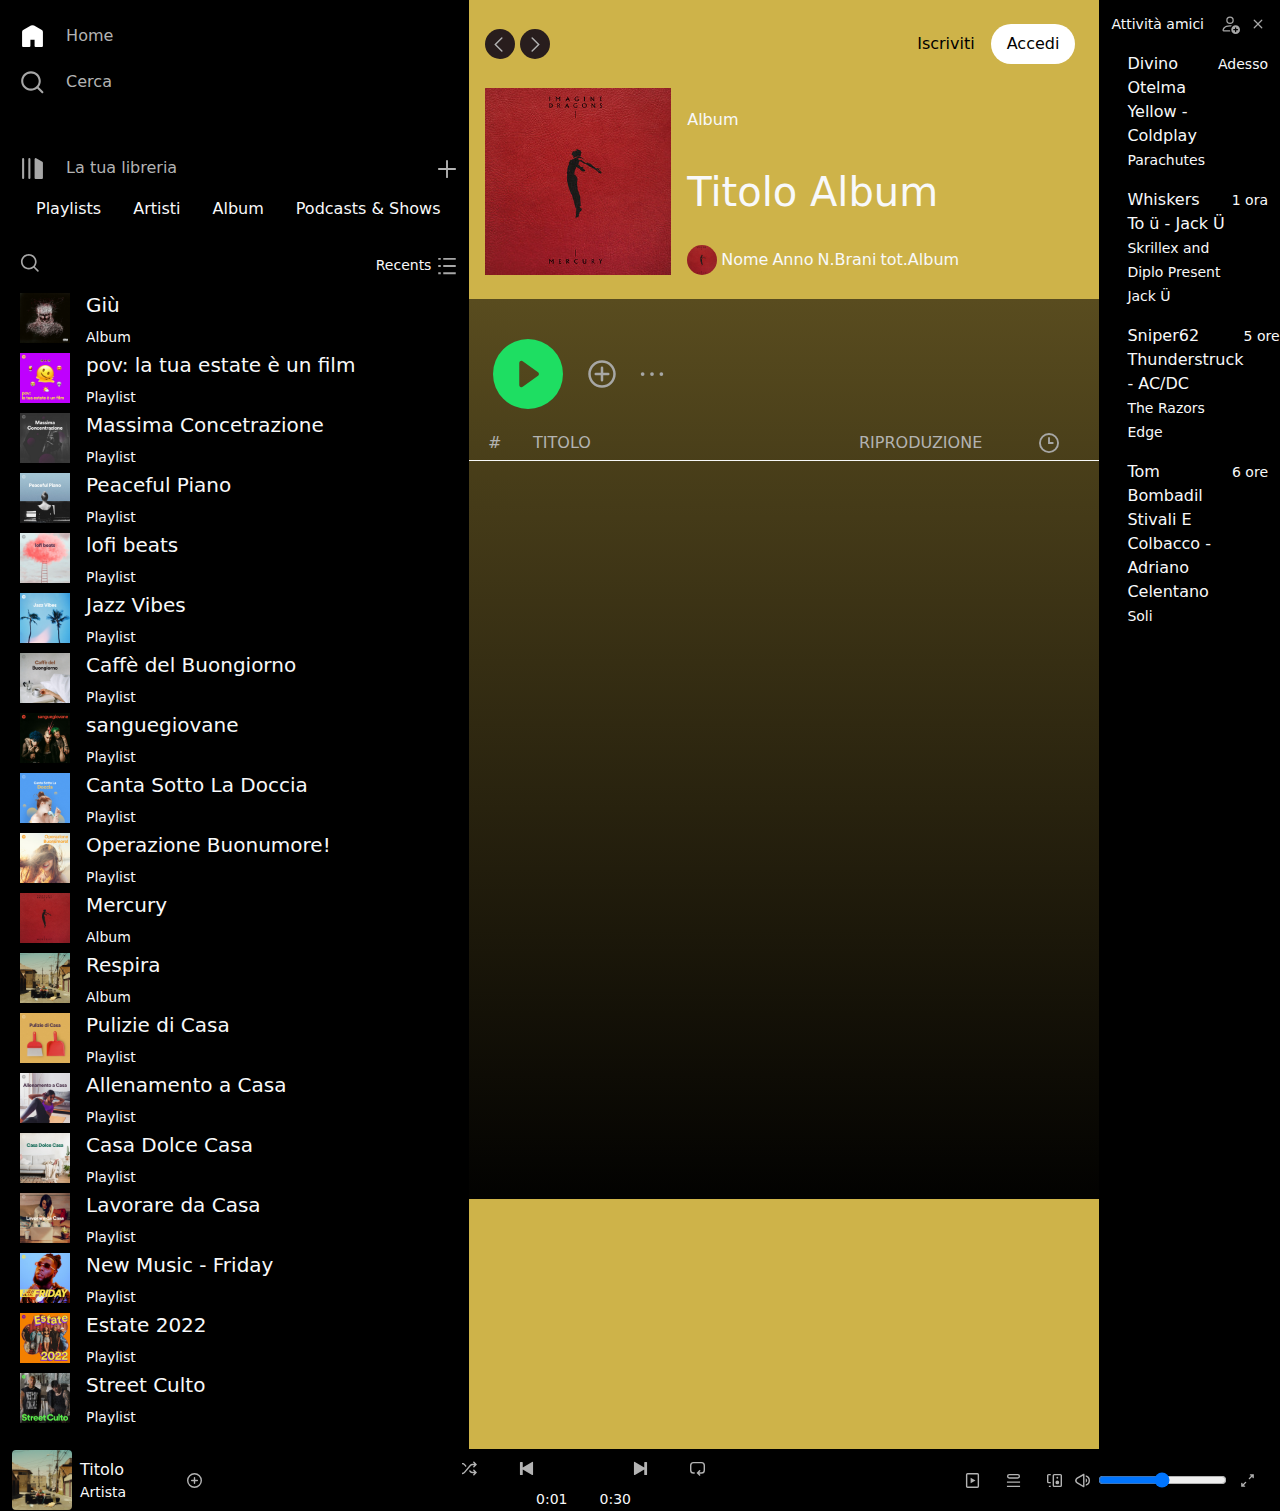
==== commit b083a7a1: "Update album.html" ====
--- a/album.html
+++ b/album.html
@@ -1,849 +1,1391 @@
-<!doctype html>
+<!DOCTYPE html>
 <html lang="en">
-
-<head>
-    <meta charset="utf-8">
-    <meta name="viewport" content="width=device-width, initial-scale=1">
+  <head>
+    <meta charset="utf-8" />
+    <meta name="viewport" content="width=device-width, initial-scale=1" />
     <title>Spotify</title>
-    <link rel="icon" sizes="32x32" type="image/png"
-        href="https://open.spotifycdn.com/cdn/images/favicon32.b64ecc03.png">
-    <link rel="icon" sizes="16x16" type="image/png"
-        href="https://open.spotifycdn.com/cdn/images/favicon16.1c487bff.png">
+    <link
+      rel="icon"
+      sizes="32x32"
+      type="image/png"
+      href="https://open.spotifycdn.com/cdn/images/favicon32.b64ecc03.png"
+    />
+    <link
+      rel="icon"
+      sizes="16x16"
+      type="image/png"
+      href="https://open.spotifycdn.com/cdn/images/favicon16.1c487bff.png"
+    />
     <!-- Import di Bootstrap -->
-    <link href="https://cdn.jsdelivr.net/npm/bootstrap@5.3.3/dist/css/bootstrap.min.css" rel="stylesheet"
-        integrity="sha384-QWTKZyjpPEjISv5WaRU9OFeRpok6YctnYmDr5pNlyT2bRjXh0JMhjY6hW+ALEwIH" crossorigin="anonymous">
+    <link
+      href="https://cdn.jsdelivr.net/npm/bootstrap@5.3.3/dist/css/bootstrap.min.css"
+      rel="stylesheet"
+      integrity="sha384-QWTKZyjpPEjISv5WaRU9OFeRpok6YctnYmDr5pNlyT2bRjXh0JMhjY6hW+ALEwIH"
+      crossorigin="anonymous"
+    />
     <!-- Import CSS personalizzati -->
-    <link rel="stylesheet" href="./assets 2/css/circular-font.css">
-    <link rel="stylesheet" href="./assets 2/css/general.css">
-    <link rel="stylesheet" href="./assets 2/css/album.css">
-
-</head>
-
-<body class="text-light">
-
+    <link rel="stylesheet" href="./assets 2/css/circular-font.css" />
+    <link rel="stylesheet" href="./assets 2/css/general.css" />
+    <link rel="stylesheet" href="./assets 2/css/album.css" />
+  </head>
+
+  <body class="text-light">
     <!-- MOBILE NAVBAR -->
     <div class="container-fluid d-md-none mobile-navbar" id="mobileNavbar">
-        <nav class="d-flex py-3">
-            <button class="btn">
-                <a class="text-decoration-none" href="/">
-                    <svg data-encore-id="icon" role="img" aria-hidden="true" class="d-none " viewBox="0 0 24 24"
-                        width="25" height="25" fill="#ffffff">
-                        <path
-                            d="M12.5 3.247a1 1 0 0 0-1 0L4 7.577V20h4.5v-6a1 1 0 0 1 1-1h5a1 1 0 0 1 1 1v6H20V7.577l-7.5-4.33zm-2-1.732a3 3 0 0 1 3 0l7.5 4.33a2 2 0 0 1 1 1.732V21a1 1 0 0 1-1 1h-6.5a1 1 0 0 1-1-1v-6h-3v6a1 1 0 0 1-1 1H3a1 1 0 0 1-1-1V7.577a2 2 0 0 1 1-1.732l7.5-4.33z">
-                        </path>
-                    </svg>
-                    <svg data-encore-id="icon" role="img" aria-hidden="true" class="" viewBox="0 0 24 24" width="25"
-                        height="25" fill="#ffffff">
-                        <path
-                            d="M13.5 1.515a3 3 0 0 0-3 0L3 5.845a2 2 0 0 0-1 1.732V21a1 1 0 0 0 1 1h6a1 1 0 0 0 1-1v-6h4v6a1 1 0 0 0 1 1h6a1 1 0 0 0 1-1V7.577a2 2 0 0 0-1-1.732l-7.5-4.33z">
-                        </path>
-                    </svg>
-                    <small class="encore-text encore-text-body-medium-bold" data-encore-id="text">Home</small>
-                </a>
-            </button>
-
-            <button class="btn">
-                <a href="./search.html" class="link-subtle">
-                    <svg data-encore-id="icon" role="img" aria-hidden="true" class="" viewBox="0 0 24 24" width="25"
-                        height="25" fill="#a7a7a7">
-                        <path
-                            d="M10.533 1.27893C5.35215 1.27893 1.12598 5.41887 1.12598 10.5579C1.12598 15.697 5.35215 19.8369 10.533 19.8369C12.767 19.8369 14.8235 19.0671 16.4402 17.7794L20.7929 22.132C21.1834 22.5226 21.8166 22.5226 22.2071 22.132C22.5976 21.7415 22.5976 21.1083 22.2071 20.7178L17.8634 16.3741C19.1616 14.7849 19.94 12.7634 19.94 10.5579C19.94 5.41887 15.7138 1.27893 10.533 1.27893ZM3.12598 10.5579C3.12598 6.55226 6.42768 3.27893 10.533 3.27893C14.6383 3.27893 17.94 6.55226 17.94 10.5579C17.94 14.5636 14.6383 17.8369 10.533 17.8369C6.42768 17.8369 3.12598 14.5636 3.12598 10.5579Z">
-                        </path>
-                    </svg>
-                    <svg data-encore-id="icon" role="img" aria-hidden="true" class=" d-none" viewBox="0 0 24 24"
-                        width="25" height="25" fill="#ffffff">
-                        <path
-                            d="M15.356 10.558c0 2.623-2.16 4.75-4.823 4.75-2.664 0-4.824-2.127-4.824-4.75s2.16-4.75 4.824-4.75c2.664 0 4.823 2.127 4.823 4.75z">
-                        </path>
-                        <path
-                            d="M1.126 10.558c0-5.14 4.226-9.28 9.407-9.28 5.18 0 9.407 4.14 9.407 9.28a9.157 9.157 0 0 1-2.077 5.816l4.344 4.344a1 1 0 0 1-1.414 1.414l-4.353-4.353a9.454 9.454 0 0 1-5.907 2.058c-5.18 0-9.407-4.14-9.407-9.28zm9.407-7.28c-4.105 0-7.407 3.274-7.407 7.28s3.302 7.279 7.407 7.279 7.407-3.273 7.407-7.28c0-4.005-3.302-7.278-7.407-7.278z">
-                        </path>
-                    </svg>
-                    <small class="encore-text encore-text-body-medium-bold" data-encore-id="text">Cerca</small>
-                </a>
-            </button>
-
-            <button class="btn">
-                <a href="#">
-                    <span>
-                        <small>
-                            <svg data-encore-id="icon" role="img" aria-hidden="true" viewBox="0 0 24 24" class=""
-                                width="25" height="25" fill="#a7a7a7">
-                                <path
-                                    d="M3 22a1 1 0 0 1-1-1V3a1 1 0 0 1 2 0v18a1 1 0 0 1-1 1zM15.5 2.134A1 1 0 0 0 14 3v18a1 1 0 0 0 1 1h6a1 1 0 0 0 1-1V6.464a1 1 0 0 0-.5-.866l-6-3.464zM9 2a1 1 0 0 0-1 1v18a1 1 0 1 0 2 0V3a1 1 0 0 0-1-1z">
-                                </path>
-                            </svg>
-                            La tua libreria
-                        </small>
-                    </span>
-                </a>
-            </button>
-        </nav>
+      <nav class="d-flex py-3">
+        <button class="btn">
+          <a class="text-decoration-none" href="/">
+            <svg
+              data-encore-id="icon"
+              role="img"
+              aria-hidden="true"
+              class="d-none"
+              viewBox="0 0 24 24"
+              width="25"
+              height="25"
+              fill="#ffffff"
+            >
+              <path
+                d="M12.5 3.247a1 1 0 0 0-1 0L4 7.577V20h4.5v-6a1 1 0 0 1 1-1h5a1 1 0 0 1 1 1v6H20V7.577l-7.5-4.33zm-2-1.732a3 3 0 0 1 3 0l7.5 4.33a2 2 0 0 1 1 1.732V21a1 1 0 0 1-1 1h-6.5a1 1 0 0 1-1-1v-6h-3v6a1 1 0 0 1-1 1H3a1 1 0 0 1-1-1V7.577a2 2 0 0 1 1-1.732l7.5-4.33z"
+              ></path>
+            </svg>
+            <svg
+              data-encore-id="icon"
+              role="img"
+              aria-hidden="true"
+              class=""
+              viewBox="0 0 24 24"
+              width="25"
+              height="25"
+              fill="#ffffff"
+            >
+              <path
+                d="M13.5 1.515a3 3 0 0 0-3 0L3 5.845a2 2 0 0 0-1 1.732V21a1 1 0 0 0 1 1h6a1 1 0 0 0 1-1v-6h4v6a1 1 0 0 0 1 1h6a1 1 0 0 0 1-1V7.577a2 2 0 0 0-1-1.732l-7.5-4.33z"
+              ></path>
+            </svg>
+            <small
+              class="encore-text encore-text-body-medium-bold"
+              data-encore-id="text"
+              >Home</small
+            >
+          </a>
+        </button>
+
+        <button class="btn">
+          <a href="./search.html" class="link-subtle">
+            <svg
+              data-encore-id="icon"
+              role="img"
+              aria-hidden="true"
+              class=""
+              viewBox="0 0 24 24"
+              width="25"
+              height="25"
+              fill="#a7a7a7"
+            >
+              <path
+                d="M10.533 1.27893C5.35215 1.27893 1.12598 5.41887 1.12598 10.5579C1.12598 15.697 5.35215 19.8369 10.533 19.8369C12.767 19.8369 14.8235 19.0671 16.4402 17.7794L20.7929 22.132C21.1834 22.5226 21.8166 22.5226 22.2071 22.132C22.5976 21.7415 22.5976 21.1083 22.2071 20.7178L17.8634 16.3741C19.1616 14.7849 19.94 12.7634 19.94 10.5579C19.94 5.41887 15.7138 1.27893 10.533 1.27893ZM3.12598 10.5579C3.12598 6.55226 6.42768 3.27893 10.533 3.27893C14.6383 3.27893 17.94 6.55226 17.94 10.5579C17.94 14.5636 14.6383 17.8369 10.533 17.8369C6.42768 17.8369 3.12598 14.5636 3.12598 10.5579Z"
+              ></path>
+            </svg>
+            <svg
+              data-encore-id="icon"
+              role="img"
+              aria-hidden="true"
+              class="d-none"
+              viewBox="0 0 24 24"
+              width="25"
+              height="25"
+              fill="#ffffff"
+            >
+              <path
+                d="M15.356 10.558c0 2.623-2.16 4.75-4.823 4.75-2.664 0-4.824-2.127-4.824-4.75s2.16-4.75 4.824-4.75c2.664 0 4.823 2.127 4.823 4.75z"
+              ></path>
+              <path
+                d="M1.126 10.558c0-5.14 4.226-9.28 9.407-9.28 5.18 0 9.407 4.14 9.407 9.28a9.157 9.157 0 0 1-2.077 5.816l4.344 4.344a1 1 0 0 1-1.414 1.414l-4.353-4.353a9.454 9.454 0 0 1-5.907 2.058c-5.18 0-9.407-4.14-9.407-9.28zm9.407-7.28c-4.105 0-7.407 3.274-7.407 7.28s3.302 7.279 7.407 7.279 7.407-3.273 7.407-7.28c0-4.005-3.302-7.278-7.407-7.278z"
+              ></path>
+            </svg>
+            <small
+              class="encore-text encore-text-body-medium-bold"
+              data-encore-id="text"
+              >Cerca</small
+            >
+          </a>
+        </button>
+
+        <button class="btn">
+          <a href="#">
+            <span>
+              <small>
+                <svg
+                  data-encore-id="icon"
+                  role="img"
+                  aria-hidden="true"
+                  viewBox="0 0 24 24"
+                  class=""
+                  width="25"
+                  height="25"
+                  fill="#a7a7a7"
+                >
+                  <path
+                    d="M3 22a1 1 0 0 1-1-1V3a1 1 0 0 1 2 0v18a1 1 0 0 1-1 1zM15.5 2.134A1 1 0 0 0 14 3v18a1 1 0 0 0 1 1h6a1 1 0 0 0 1-1V6.464a1 1 0 0 0-.5-.866l-6-3.464zM9 2a1 1 0 0 0-1 1v18a1 1 0 1 0 2 0V3a1 1 0 0 0-1-1z"
+                  ></path>
+                </svg>
+                La tua libreria
+              </small>
+            </span>
+          </a>
+        </button>
+      </nav>
     </div>
 
     <!-- MOBILE PLAYER -->
-    <div class="container-fluid d-md-none rounded positionMobyle">
-        <div class="d-flex align-items-center justify-content-between py-2">
-            <div class="d-flex align-items-center">
-                <img id="imgAlbumMobile" src="./assets 2/imgs/main/image-11.jpg" alt="" width="60"
-                    class="me-3 rounded-1">
-                <div class="line-clamp">Easy Come Easy Go</div>
-            </div>
-            <div class="d-flex">
-                <button class="btn">
-                    <svg data-encore-id="icon" role="img" aria-hidden="true" viewBox="0 0 16 16"
-                        class="Svg-sc-ytk21e-0 dYnaPI" width="25" height="25" fill="#b3b3b3">
-                        <path
-                            d="M6 2.75C6 1.784 6.784 1 7.75 1h6.5c.966 0 1.75.784 1.75 1.75v10.5A1.75 1.75 0 0 1 14.25 15h-6.5A1.75 1.75 0 0 1 6 13.25V2.75zm1.75-.25a.25.25 0 0 0-.25.25v10.5c0 .138.112.25.25.25h6.5a.25.25 0 0 0 .25-.25V2.75a.25.25 0 0 0-.25-.25h-6.5zm-6 0a.25.25 0 0 0-.25.25v6.5c0 .138.112.25.25.25H4V11H1.75A1.75 1.75 0 0 1 0 9.25v-6.5C0 1.784.784 1 1.75 1H4v1.5H1.75zM4 15H2v-1.5h2V15z">
-                        </path>
-                        <path d="M13 10a2 2 0 1 1-4 0 2 2 0 0 1 4 0zm-1-5a1 1 0 1 1-2 0 1 1 0 0 1 2 0z"></path>
-                    </svg>
-                </button>
-                <button class="btn">
-                    <svg data-encore-id="icon" role="img" aria-hidden="true" viewBox="0 0 24 24" width="25" height="25"
-                        fill="#b3b3b3">
-                        <path
-                            d="M5.21 1.57a6.757 6.757 0 0 1 6.708 1.545.124.124 0 0 0 .165 0 6.741 6.741 0 0 1 5.715-1.78l.004.001a6.802 6.802 0 0 1 5.571 5.376v.003a6.689 6.689 0 0 1-1.49 5.655l-7.954 9.48a2.518 2.518 0 0 1-3.857 0L2.12 12.37A6.683 6.683 0 0 1 .627 6.714 6.757 6.757 0 0 1 5.21 1.57zm3.12 1.803a4.757 4.757 0 0 0-5.74 3.725l-.001.002a4.684 4.684 0 0 0 1.049 3.969l.009.01 7.958 9.485a.518.518 0 0 0 .79 0l7.968-9.495a4.688 4.688 0 0 0 1.049-3.965 4.803 4.803 0 0 0-3.931-3.794 4.74 4.74 0 0 0-4.023 1.256l-.008.008a2.123 2.123 0 0 1-2.9 0l-.007-.007a4.757 4.757 0 0 0-2.214-1.194z">
-                        </path>
-                    </svg>
-                </button>
-                <button class="btn">
-                    <svg data-encore-id="icon" role="img" aria-hidden="true" viewBox="0 0 16 16"
-                        class="Svg-sc-ytk21e-0 dYnaPI" width="25" height="25" fill="#ffffff">
-                        <path
-                            d=" M3 1.713a.7.7 0 0 1 1.05-.607l10.89 6.288a.7.7 0 0 1 0 1.212L4.05 14.894A.7.7 0 0 1 3 14.288V1.713z">
-                        </path>
-                    </svg>
-                </button>
-            </div>
+    <div class="container-fluid d-md-none rounded mobile-player">
+      <div class="d-flex align-items-center justify-content-between py-2">
+        <div class="d-flex align-items-center">
+          <img
+            id="imgAlbumMobile"
+            src="./assets 2/imgs/main/image-11.jpg"
+            alt=""
+            width="60"
+            class="me-3 rounded-1"
+          />
+          <div class="line-clamp">Easy Come Easy Go</div>
         </div>
+        <div class="d-flex">
+          <button class="btn">
+            <svg
+              data-encore-id="icon"
+              role="img"
+              aria-hidden="true"
+              viewBox="0 0 16 16"
+              class="Svg-sc-ytk21e-0 dYnaPI"
+              width="25"
+              height="25"
+              fill="#b3b3b3"
+            >
+              <path
+                d="M6 2.75C6 1.784 6.784 1 7.75 1h6.5c.966 0 1.75.784 1.75 1.75v10.5A1.75 1.75 0 0 1 14.25 15h-6.5A1.75 1.75 0 0 1 6 13.25V2.75zm1.75-.25a.25.25 0 0 0-.25.25v10.5c0 .138.112.25.25.25h6.5a.25.25 0 0 0 .25-.25V2.75a.25.25 0 0 0-.25-.25h-6.5zm-6 0a.25.25 0 0 0-.25.25v6.5c0 .138.112.25.25.25H4V11H1.75A1.75 1.75 0 0 1 0 9.25v-6.5C0 1.784.784 1 1.75 1H4v1.5H1.75zM4 15H2v-1.5h2V15z"
+              ></path>
+              <path
+                d="M13 10a2 2 0 1 1-4 0 2 2 0 0 1 4 0zm-1-5a1 1 0 1 1-2 0 1 1 0 0 1 2 0z"
+              ></path>
+            </svg>
+          </button>
+          <button class="btn">
+            <svg
+              data-encore-id="icon"
+              role="img"
+              aria-hidden="true"
+              viewBox="0 0 24 24"
+              width="25"
+              height="25"
+              fill="#b3b3b3"
+            >
+              <path
+                d="M5.21 1.57a6.757 6.757 0 0 1 6.708 1.545.124.124 0 0 0 .165 0 6.741 6.741 0 0 1 5.715-1.78l.004.001a6.802 6.802 0 0 1 5.571 5.376v.003a6.689 6.689 0 0 1-1.49 5.655l-7.954 9.48a2.518 2.518 0 0 1-3.857 0L2.12 12.37A6.683 6.683 0 0 1 .627 6.714 6.757 6.757 0 0 1 5.21 1.57zm3.12 1.803a4.757 4.757 0 0 0-5.74 3.725l-.001.002a4.684 4.684 0 0 0 1.049 3.969l.009.01 7.958 9.485a.518.518 0 0 0 .79 0l7.968-9.495a4.688 4.688 0 0 0 1.049-3.965 4.803 4.803 0 0 0-3.931-3.794 4.74 4.74 0 0 0-4.023 1.256l-.008.008a2.123 2.123 0 0 1-2.9 0l-.007-.007a4.757 4.757 0 0 0-2.214-1.194z"
+              ></path>
+            </svg>
+          </button>
+          <button class="btn">
+            <svg
+              data-encore-id="icon"
+              role="img"
+              aria-hidden="true"
+              viewBox="0 0 16 16"
+              class="Svg-sc-ytk21e-0 dYnaPI"
+              width="25"
+              height="25"
+              fill="#ffffff"
+            >
+              <path
+                d=" M3 1.713a.7.7 0 0 1 1.05-.607l10.89 6.288a.7.7 0 0 1 0 1.212L4.05 14.894A.7.7 0 0 1 3 14.288V1.713z"
+              ></path>
+            </svg>
+          </button>
+        </div>
+      </div>
     </div>
 
     <!-- PAGE CONTAINER -->
     <div class="d-md-flex page-container position-relative">
-
-
-        <!-- LEFT SIDEBAR -->
-        <aside class="d-none d-md-block mt-2 ps-2 nav-container">
-
-            <!-- PRIMO PANNELLO -->
-            <nav class="rounded py-3 mb-2">
+      <!-- LEFT SIDEBAR -->
+      <aside class="d-none d-md-block mt-2 ps-2 nav-container">
+        <!-- PRIMO PANNELLO -->
+        <nav class="rounded py-3 mb-2">
+          <div class="container">
+            <ul class="ps-0">
+              <li class="mb-3">
+                <a class="text-decoration-none" href="/">
+                  <svg
+                    data-encore-id="icon"
+                    role="img"
+                    aria-hidden="true"
+                    class="d-none me-3"
+                    viewBox="0 0 24 24"
+                    width="25"
+                    height="25"
+                    fill="#ffffff"
+                  >
+                    <path
+                      d="M12.5 3.247a1 1 0 0 0-1 0L4 7.577V20h4.5v-6a1 1 0 0 1 1-1h5a1 1 0 0 1 1 1v6H20V7.577l-7.5-4.33zm-2-1.732a3 3 0 0 1 3 0l7.5 4.33a2 2 0 0 1 1 1.732V21a1 1 0 0 1-1 1h-6.5a1 1 0 0 1-1-1v-6h-3v6a1 1 0 0 1-1 1H3a1 1 0 0 1-1-1V7.577a2 2 0 0 1 1-1.732l7.5-4.33z"
+                    ></path>
+                  </svg>
+                  <svg
+                    data-encore-id="icon"
+                    role="img"
+                    aria-hidden="true"
+                    class="me-3"
+                    viewBox="0 0 24 24"
+                    width="25"
+                    height="25"
+                    fill="#ffffff"
+                  >
+                    <path
+                      d="M13.5 1.515a3 3 0 0 0-3 0L3 5.845a2 2 0 0 0-1 1.732V21a1 1 0 0 0 1 1h6a1 1 0 0 0 1-1v-6h4v6a1 1 0 0 0 1 1h6a1 1 0 0 0 1-1V7.577a2 2 0 0 0-1-1.732l-7.5-4.33z"
+                    ></path>
+                  </svg>
+                  <span
+                    class="encore-text encore-text-body-medium-bold"
+                    data-encore-id="text"
+                    >Home</span
+                  >
+                </a>
+              </li>
+              <li class="mb-3">
+                <a href="./search.html" class="link-subtle">
+                  <svg
+                    data-encore-id="icon"
+                    role="img"
+                    aria-hidden="true"
+                    class="me-3"
+                    viewBox="0 0 24 24"
+                    width="25"
+                    height="25"
+                    fill="#a7a7a7"
+                  >
+                    <path
+                      d="M10.533 1.27893C5.35215 1.27893 1.12598 5.41887 1.12598 10.5579C1.12598 15.697 5.35215 19.8369 10.533 19.8369C12.767 19.8369 14.8235 19.0671 16.4402 17.7794L20.7929 22.132C21.1834 22.5226 21.8166 22.5226 22.2071 22.132C22.5976 21.7415 22.5976 21.1083 22.2071 20.7178L17.8634 16.3741C19.1616 14.7849 19.94 12.7634 19.94 10.5579C19.94 5.41887 15.7138 1.27893 10.533 1.27893ZM3.12598 10.5579C3.12598 6.55226 6.42768 3.27893 10.533 3.27893C14.6383 3.27893 17.94 6.55226 17.94 10.5579C17.94 14.5636 14.6383 17.8369 10.533 17.8369C6.42768 17.8369 3.12598 14.5636 3.12598 10.5579Z"
+                    ></path>
+                  </svg>
+                  <svg
+                    data-encore-id="icon"
+                    role="img"
+                    aria-hidden="true"
+                    class="me-3 d-none"
+                    viewBox="0 0 24 24"
+                    width="25"
+                    height="25"
+                    fill="#ffffff"
+                  >
+                    <path
+                      d="M15.356 10.558c0 2.623-2.16 4.75-4.823 4.75-2.664 0-4.824-2.127-4.824-4.75s2.16-4.75 4.824-4.75c2.664 0 4.823 2.127 4.823 4.75z"
+                    ></path>
+                    <path
+                      d="M1.126 10.558c0-5.14 4.226-9.28 9.407-9.28 5.18 0 9.407 4.14 9.407 9.28a9.157 9.157 0 0 1-2.077 5.816l4.344 4.344a1 1 0 0 1-1.414 1.414l-4.353-4.353a9.454 9.454 0 0 1-5.907 2.058c-5.18 0-9.407-4.14-9.407-9.28zm9.407-7.28c-4.105 0-7.407 3.274-7.407 7.28s3.302 7.279 7.407 7.279 7.407-3.273 7.407-7.28c0-4.005-3.302-7.278-7.407-7.278z"
+                    ></path>
+                  </svg>
+                  <span
+                    class="encore-text encore-text-body-medium-bold"
+                    data-encore-id="text"
+                    >Cerca</span
+                  >
+                </a>
+              </li>
+            </ul>
+          </div>
+        </nav>
+
+        <!-- SECONDO PANNELLO -->
+        <nav class="rounded py-3">
+          <div class="container">
+            <div class="d-flex justify-content-between align-itesm-center mb-3">
+              <a href="#">
+                <svg
+                  data-encore-id="icon"
+                  role="img"
+                  aria-hidden="true"
+                  viewBox="0 0 24 24"
+                  class="me-3"
+                  width="25"
+                  height="25"
+                  fill="#a7a7a7"
+                >
+                  <path
+                    d="M3 22a1 1 0 0 1-1-1V3a1 1 0 0 1 2 0v18a1 1 0 0 1-1 1zM15.5 2.134A1 1 0 0 0 14 3v18a1 1 0 0 0 1 1h6a1 1 0 0 0 1-1V6.464a1 1 0 0 0-.5-.866l-6-3.464zM9 2a1 1 0 0 0-1 1v18a1 1 0 1 0 2 0V3a1 1 0 0 0-1-1z"
+                  ></path>
+                </svg>
+                <span>La tua libreria</span>
+              </a>
+              <span
+                aria-hidden="true"
+                class="IconWrapper__Wrapper-sc-16usrgb-0 hYdsxw"
+              >
+                <svg
+                  data-encore-id="icon"
+                  role="img"
+                  aria-hidden="true"
+                  viewBox="0 0 16 16"
+                  class=""
+                  width="20"
+                  height="20"
+                  fill="#b3b3b3"
+                >
+                  <path
+                    d="M15.25 8a.75.75 0 0 1-.75.75H8.75v5.75a.75.75 0 0 1-1.5 0V8.75H1.5a.75.75 0 0 1 0-1.5h5.75V1.5a.75.75 0 0 1 1.5 0v5.75h5.75a.75.75 0 0 1 .75.75z"
+                  ></path>
+                </svg>
+              </span>
+            </div>
+
+            <div class="d-flex mb-3 overflow-x-auto align-items-center">
+              <div>
+                <p class="menu-btn rounded-pill px-3">Playlists</p>
+              </div>
+              <div>
+                <p class="menu-btn rounded-pill px-3">Artisti</p>
+              </div>
+              <div>
+                <p class="menu-btn rounded-pill px-3">Album</p>
+              </div>
+              <div class="text-nowrap">
+                <p class="menu-btn rounded-pill px-3">Podcasts & Shows</p>
+              </div>
+            </div>
+
+            <div class="d-flex justify-content-between align-itesm-center mb-3">
+              <svg
+                data-encore-id="icon"
+                role="img"
+                aria-hidden="true"
+                class="me-3"
+                viewBox="0 0 24 24"
+                width="20"
+                height="20"
+                fill="#a7a7a7"
+              >
+                <path
+                  d="M10.533 1.27893C5.35215 1.27893 1.12598 5.41887 1.12598 10.5579C1.12598 15.697 5.35215 19.8369 10.533 19.8369C12.767 19.8369 14.8235 19.0671 16.4402 17.7794L20.7929 22.132C21.1834 22.5226 21.8166 22.5226 22.2071 22.132C22.5976 21.7415 22.5976 21.1083 22.2071 20.7178L17.8634 16.3741C19.1616 14.7849 19.94 12.7634 19.94 10.5579C19.94 5.41887 15.7138 1.27893 10.533 1.27893ZM3.12598 10.5579C3.12598 6.55226 6.42768 3.27893 10.533 3.27893C14.6383 3.27893 17.94 6.55226 17.94 10.5579C17.94 14.5636 14.6383 17.8369 10.533 17.8369C6.42768 17.8369 3.12598 14.5636 3.12598 10.5579Z"
+                ></path>
+              </svg>
+              <svg
+                data-encore-id="icon"
+                role="img"
+                aria-hidden="true"
+                class="me-3 d-none"
+                viewBox="0 0 24 24"
+                width="20"
+                height="20"
+                fill="#ffffff"
+              >
+                <path
+                  d="M15.356 10.558c0 2.623-2.16 4.75-4.823 4.75-2.664 0-4.824-2.127-4.824-4.75s2.16-4.75 4.824-4.75c2.664 0 4.823 2.127 4.823 4.75z"
+                ></path>
+                <path
+                  d="M1.126 10.558c0-5.14 4.226-9.28 9.407-9.28 5.18 0 9.407 4.14 9.407 9.28a9.157 9.157 0 0 1-2.077 5.816l4.344 4.344a1 1 0 0 1-1.414 1.414l-4.353-4.353a9.454 9.454 0 0 1-5.907 2.058c-5.18 0-9.407-4.14-9.407-9.28zm9.407-7.28c-4.105 0-7.407 3.274-7.407 7.28s3.302 7.279 7.407 7.279 7.407-3.273 7.407-7.28c0-4.005-3.302-7.278-7.407-7.278z"
+                ></path>
+              </svg>
+              <span>
+                <small>Recents</small>
+                <svg
+                  data-encore-id="icon"
+                  role="img"
+                  aria-hidden="true"
+                  viewBox="0 0 16 16"
+                  class=""
+                  width="20"
+                  height="20"
+                  fill="#a7a7a7"
+                >
+                  <path
+                    d="M15 14.5H5V13h10v1.5zm0-5.75H5v-1.5h10v1.5zM15 3H5V1.5h10V3zM3 3H1V1.5h2V3zm0 11.5H1V13h2v1.5zm0-5.75H1v-1.5h2v1.5z"
+                  ></path>
+                </svg>
+              </span>
+            </div>
+            <div class="playlists-container" id="playlists">
+              <div class="d-flex mb-1">
+                <img
+                  src="./assets 2/imgs/main/image-1.jpg"
+                  alt=""
+                  class="me-3"
+                  width="50"
+                  height="50"
+                />
+                <div>
+                  <h5 class="line-clamp">Gi&ugrave;</h5>
+                  <small>Album</small>
+                </div>
+              </div>
+              <div class="d-flex mb-1">
+                <img
+                  src="./assets 2/imgs/main/image-2.jpg"
+                  alt=""
+                  class="me-3"
+                  width="50"
+                  height="50"
+                />
+                <div>
+                  <h5 class="line-clamp">
+                    pov: la tua estate &egrave; un film
+                  </h5>
+                  <small>Playlist</small>
+                </div>
+              </div>
+              <div class="d-flex mb-1">
+                <img
+                  src="./assets 2/imgs/main/image-3.jpg"
+                  alt=""
+                  class="me-3"
+                  width="50"
+                  height="50"
+                />
+                <div>
+                  <h5 class="line-clamp">Massima Concetrazione</h5>
+                  <small>Playlist</small>
+                </div>
+              </div>
+              <div class="d-flex mb-1">
+                <img
+                  src="./assets 2/imgs/main/image-4.jpg"
+                  alt=""
+                  class="me-3"
+                  width="50"
+                  height="50"
+                />
+                <div>
+                  <h5 class="line-clamp">Peaceful Piano</h5>
+                  <small>Playlist</small>
+                </div>
+              </div>
+              <div class="d-flex mb-1">
+                <img
+                  src="./assets 2/imgs/main/image-5.jpg"
+                  alt=""
+                  class="me-3"
+                  width="50"
+                  height="50"
+                />
+                <div>
+                  <h5 class="line-clamp">lofi beats</h5>
+                  <small>Playlist</small>
+                </div>
+              </div>
+              <div class="d-flex mb-1">
+                <img
+                  src="./assets 2/imgs/main/image-6.jpg"
+                  alt=""
+                  class="me-3"
+                  width="50"
+                  height="50"
+                />
+                <div>
+                  <h5 class="line-clamp">Jazz Vibes</h5>
+                  <small>Playlist</small>
+                </div>
+              </div>
+              <div class="d-flex mb-1">
+                <img
+                  src="./assets 2/imgs/main/image-7.jpg"
+                  alt=""
+                  class="me-3"
+                  width="50"
+                  height="50"
+                />
+                <div>
+                  <h5 class="line-clamp">Caff&egrave; del Buongiorno</h5>
+                  <small>Playlist</small>
+                </div>
+              </div>
+              <div class="d-flex mb-1">
+                <img
+                  src="./assets 2/imgs/main/image-8.jpg"
+                  alt=""
+                  class="me-3"
+                  width="50"
+                  height="50"
+                />
+                <div>
+                  <h5 class="line-clamp">sanguegiovane</h5>
+                  <small>Playlist</small>
+                </div>
+              </div>
+              <div class="d-flex mb-1">
+                <img
+                  src="./assets 2/imgs/main/image-9.jpg"
+                  alt=""
+                  class="me-3"
+                  width="50"
+                  height="50"
+                />
+                <div>
+                  <h5 class="line-clamp">Canta Sotto La Doccia</h5>
+                  <small>Playlist</small>
+                </div>
+              </div>
+              <div class="d-flex mb-1">
+                <img
+                  src="./assets 2/imgs/main/image-10.jpg"
+                  alt=""
+                  class="me-3"
+                  width="50"
+                  height="50"
+                />
+                <div>
+                  <h5 class="line-clamp">Operazione Buonumore!</h5>
+                  <small>Playlist</small>
+                </div>
+              </div>
+              <div class="d-flex mb-1">
+                <img
+                  src="./assets 2/imgs/main/image-11.jpg"
+                  alt=""
+                  class="me-3"
+                  width="50"
+                  height="50"
+                />
+                <div>
+                  <h5 class="line-clamp">Mercury</h5>
+                  <small>Album</small>
+                </div>
+              </div>
+              <div class="d-flex mb-1">
+                <img
+                  src="./assets 2/imgs/main/image-12.jpg"
+                  alt=""
+                  class="me-3"
+                  width="50"
+                  height="50"
+                />
+                <div>
+                  <h5 class="line-clamp">Respira</h5>
+                  <small>Album</small>
+                </div>
+              </div>
+              <div class="d-flex mb-1">
+                <img
+                  src="./assets 2/imgs/main/image-13.jpg"
+                  alt=""
+                  class="me-3"
+                  width="50"
+                  height="50"
+                />
+                <div>
+                  <h5 class="line-clamp">Pulizie di Casa</h5>
+                  <small>Playlist</small>
+                </div>
+              </div>
+              <div class="d-flex mb-1">
+                <img
+                  src="./assets 2/imgs/main/image-14.jpg"
+                  alt=""
+                  class="me-3"
+                  width="50"
+                  height="50"
+                />
+                <div>
+                  <h5 class="line-clamp">Allenamento a Casa</h5>
+                  <small>Playlist</small>
+                </div>
+              </div>
+              <div class="d-flex mb-1">
+                <img
+                  src="./assets 2/imgs/main/image-15.jpg"
+                  alt=""
+                  class="me-3"
+                  width="50"
+                  height="50"
+                />
+                <div>
+                  <h5 class="line-clamp">Casa Dolce Casa</h5>
+                  <small>Playlist</small>
+                </div>
+              </div>
+              <div class="d-flex mb-1">
+                <img
+                  src="./assets 2/imgs/main/image-16.jpg"
+                  alt=""
+                  class="me-3"
+                  width="50"
+                  height="50"
+                />
+                <div>
+                  <h5 class="line-clamp">Lavorare da Casa</h5>
+                  <small>Playlist</small>
+                </div>
+              </div>
+              <div class="d-flex mb-1">
+                <img
+                  src="./assets 2/imgs/main/image-17.jpg"
+                  alt=""
+                  class="me-3"
+                  width="50"
+                  height="50"
+                />
+                <div>
+                  <h5 class="line-clamp">New Music - Friday</h5>
+                  <small>Playlist</small>
+                </div>
+              </div>
+              <div class="d-flex mb-1">
+                <img
+                  src="./assets 2/imgs/main/image-18.jpg"
+                  alt=""
+                  class="me-3"
+                  width="50"
+                  height="50"
+                />
+                <div>
+                  <h5 class="line-clamp">Estate 2022</h5>
+                  <small>Playlist</small>
+                </div>
+              </div>
+              <div class="d-flex mb-1">
+                <img
+                  src="./assets 2/imgs/main/image-19.jpg"
+                  alt=""
+                  class="me-3"
+                  width="50"
+                  height="50"
+                />
+                <div>
+                  <h5 class="line-clamp">Street Culto</h5>
+                  <small>Playlist</small>
+                </div>
+              </div>
+            </div>
+          </div>
+          <!-- CHIUSURA CONTAINER -->
+        </nav>
+      </aside>
+
+      <!-- MAIN CONTEINER -->
+      <main class="overflow-x-hidden overflow-y-auto">
+        <div class="d-flex justify-content-evenly pt-3 row">
+          <!-- HEADER -->
+          <header class="d-flex justify-content-between align-items-baseline">
+            <div class="d-none d-md-flex ps-3">
+              <button class="nextBtn text-center">
+                <svg
+                  data-encore-id=" icon"
+                  role="img"
+                  aria-hidden="true"
+                  viewBox="0 0 16 16"
+                  width=" 15px"
+                  height="15px"
+                  fill="#b3b3b3"
+                >
+                  <path
+                    d="M11.03.47a.75.75 0 0 1 0 1.06L4.56 8l6.47 6.47a.75.75 0 1 1-1.06 1.06L2.44 8 9.97.47a.75.75 0 0 1 1.06 0z"
+                  ></path>
+                </svg>
+              </button>
+              <button class="nextBtn text-center">
+                <div>
+                  <svg
+                    data-encore-id="icon"
+                    role="img"
+                    aria-hidden="true"
+                    viewBox="0 0 16 16"
+                    width=" 15px"
+                    height="15px"
+                    fill="#b3b3b3"
+                  >
+                    <path
+                      d=" M4.97.47a.75.75 0 0 0 0 1.06L11.44 8l-6.47 6.47a.75.75 0 1 0 1.06
+                                        1.06L13.56 8 6.03.47a.75.75 0 0 0-1.06 0z"
+                    ></path>
+                  </svg>
+                </div>
+              </button>
+            </div>
+            <div class="d-flex align-items-baseline d-none d-md-flex pe-3">
+              <div class="p-2 text-black">
+                <a class="iscriviti" href="#">Iscriviti</a>
+              </div>
+              <div class="p-2">
+                <button class="btnAccedi px-3 py-2">Accedi</button>
+              </div>
+            </div>
+          </header>
+
+          <!-- ALBUM -->
+          <section class="pb-2">
+            <div class="d-flex flex-column flex-md-row p-3">
+              <!-- DIV CON FRECCE PER SPOSTARE GLI ALBUM -->
+              <div class="d-flex row">
+                <div class="d-flex d-md-none col-1">
+                  <svg
+                    xmlns="http://www.w3.org/2000/svg"
+                    width="20"
+                    height="20"
+                    fill="currentColor"
+                    class="bi bi-arrow-left"
+                    viewBox="0 0 16 16"
+                  >
+                    <path
+                      fill-rule="evenodd"
+                      d="M15 8a.5.5 0 0 0-.5-.5H2.707l3.147-3.146a.5.5 0 1 0-.708-.708l-4 4a.5.5 0 0 0 0 .708l4 4a.5.5 0 0 0 .708-.708L2.707 8.5H14.5A.5.5 0 0 0 15 8"
+                    />
+                  </svg>
+                </div>
+                <div class="d-md-flex col-10 col-md-12">
+                  <img
+                    id="imgAlbum"
+                    src=" ./assets 2/imgs/main/image-11.jpg"
+                    alt="album"
+                    width="100%"
+                  />
+                </div>
+              </div>
+              <!-- DESCRIZIONE ALBUM -->
+              <div class="row align-items-end ps-3">
+                <div class="d-none d-md-block">
+                  <p>Album</p>
+                </div>
+                <h1 id="titoloAlbum">Titolo Album</h1>
                 <div class="container">
-                    <ul class="ps-0">
-                        <li class="mb-3">
-                            <a class="text-decoration-none" href="/">
-                                <svg data-encore-id="icon" role="img" aria-hidden="true" class="d-none me-3"
-                                    viewBox="0 0 24 24" width="25" height="25" fill="#ffffff">
-                                    <path
-                                        d="M12.5 3.247a1 1 0 0 0-1 0L4 7.577V20h4.5v-6a1 1 0 0 1 1-1h5a1 1 0 0 1 1 1v6H20V7.577l-7.5-4.33zm-2-1.732a3 3 0 0 1 3 0l7.5 4.33a2 2 0 0 1 1 1.732V21a1 1 0 0 1-1 1h-6.5a1 1 0 0 1-1-1v-6h-3v6a1 1 0 0 1-1 1H3a1 1 0 0 1-1-1V7.577a2 2 0 0 1 1-1.732l7.5-4.33z">
-                                    </path>
-                                </svg>
-                                <svg data-encore-id="icon" role="img" aria-hidden="true" class="me-3"
-                                    viewBox="0 0 24 24" width="25" height="25" fill="#ffffff">
-                                    <path
-                                        d="M13.5 1.515a3 3 0 0 0-3 0L3 5.845a2 2 0 0 0-1 1.732V21a1 1 0 0 0 1 1h6a1 1 0 0 0 1-1v-6h4v6a1 1 0 0 0 1 1h6a1 1 0 0 0 1-1V7.577a2 2 0 0 0-1-1.732l-7.5-4.33z">
-                                    </path>
-                                </svg>
-                                <span class="encore-text encore-text-body-medium-bold" data-encore-id="text">Home</span>
-                            </a>
-                        </li>
-                        <li class="mb-3">
-                            <a href="./search.html" class="link-subtle">
-                                <svg data-encore-id="icon" role="img" aria-hidden="true" class="me-3"
-                                    viewBox="0 0 24 24" width="25" height="25" fill="#a7a7a7">
-                                    <path
-                                        d="M10.533 1.27893C5.35215 1.27893 1.12598 5.41887 1.12598 10.5579C1.12598 15.697 5.35215 19.8369 10.533 19.8369C12.767 19.8369 14.8235 19.0671 16.4402 17.7794L20.7929 22.132C21.1834 22.5226 21.8166 22.5226 22.2071 22.132C22.5976 21.7415 22.5976 21.1083 22.2071 20.7178L17.8634 16.3741C19.1616 14.7849 19.94 12.7634 19.94 10.5579C19.94 5.41887 15.7138 1.27893 10.533 1.27893ZM3.12598 10.5579C3.12598 6.55226 6.42768 3.27893 10.533 3.27893C14.6383 3.27893 17.94 6.55226 17.94 10.5579C17.94 14.5636 14.6383 17.8369 10.533 17.8369C6.42768 17.8369 3.12598 14.5636 3.12598 10.5579Z">
-                                    </path>
-                                </svg>
-                                <svg data-encore-id="icon" role="img" aria-hidden="true" class="me-3 d-none"
-                                    viewBox="0 0 24 24" width="25" height="25" fill="#ffffff">
-                                    <path
-                                        d="M15.356 10.558c0 2.623-2.16 4.75-4.823 4.75-2.664 0-4.824-2.127-4.824-4.75s2.16-4.75 4.824-4.75c2.664 0 4.823 2.127 4.823 4.75z">
-                                    </path>
-                                    <path
-                                        d="M1.126 10.558c0-5.14 4.226-9.28 9.407-9.28 5.18 0 9.407 4.14 9.407 9.28a9.157 9.157 0 0 1-2.077 5.816l4.344 4.344a1 1 0 0 1-1.414 1.414l-4.353-4.353a9.454 9.454 0 0 1-5.907 2.058c-5.18 0-9.407-4.14-9.407-9.28zm9.407-7.28c-4.105 0-7.407 3.274-7.407 7.28s3.302 7.279 7.407 7.279 7.407-3.273 7.407-7.28c0-4.005-3.302-7.278-7.407-7.278z">
-                                    </path>
-                                </svg>
-                                <span class="encore-text encore-text-body-medium-bold"
-                                    data-encore-id="text">Cerca</span>
-                            </a>
-                        </li>
-                    </ul>
-                </div>
-            </nav>
-
-            <!-- SECONDO PANNELLO -->
-            <nav class="rounded py-3">
-                <div class="container">
-
-                    <div class="d-flex justify-content-between align-itesm-center mb-3">
-                        <a href="#">
-                            <svg data-encore-id="icon" role="img" aria-hidden="true" viewBox="0 0 24 24" class="me-3"
-                                width="25" height="25" fill="#a7a7a7">
-                                <path
-                                    d="M3 22a1 1 0 0 1-1-1V3a1 1 0 0 1 2 0v18a1 1 0 0 1-1 1zM15.5 2.134A1 1 0 0 0 14 3v18a1 1 0 0 0 1 1h6a1 1 0 0 0 1-1V6.464a1 1 0 0 0-.5-.866l-6-3.464zM9 2a1 1 0 0 0-1 1v18a1 1 0 1 0 2 0V3a1 1 0 0 0-1-1z">
-                                </path>
-                            </svg>
-                            <span>La tua libreria</span>
-                        </a>
-                        <span aria-hidden="true" class="IconWrapper__Wrapper-sc-16usrgb-0 hYdsxw">
-                            <svg data-encore-id="icon" role="img" aria-hidden="true" viewBox="0 0 16 16" class=""
-                                width="20" height="20" fill="#b3b3b3">
-                                <path
-                                    d="M15.25 8a.75.75 0 0 1-.75.75H8.75v5.75a.75.75 0 0 1-1.5 0V8.75H1.5a.75.75 0 0 1 0-1.5h5.75V1.5a.75.75 0 0 1 1.5 0v5.75h5.75a.75.75 0 0 1 .75.75z">
-                                </path>
-                            </svg>
-                        </span>
+                  <div
+                    class="d-flex flex-column flex-md-row align-items-md-center"
+                  >
+                    <div class="fw-medium d-flex align-items-center">
+                      <img
+                        id="imgArtist"
+                        class="imgArtistAlbum"
+                        src="./assets 2/imgs/main/image-11.jpg"
+                        alt="Album Pic"
+                        width="30px"
+                      />
+                      <span
+                        id="nomeArtistaAlbum"
+                        class="nomeArtistaAlbum m-0 ps-1"
+                        >Nome</span
+                      >
                     </div>
 
-                    <div class="d-flex mb-3 overflow-x-auto align-items-center">
-                        <div>
-                            <p class="menu-btn rounded-pill px-3">Playlists</p>
-                        </div>
-                        <div>
-                            <p class="menu-btn rounded-pill px-3">Artisti</p>
-                        </div>
-                        <div>
-                            <p class="menu-btn rounded-pill px-3">Album</p>
-                        </div>
-                        <div class="text-nowrap">
-                            <p class="menu-btn rounded-pill px-3">Podcasts & Shows</p>
-                        </div>
-
-
-
+                    <!-- DIV DETTAGLI ALBUM  -->
+                    <div class="d-flex md-row align-items-center mt-2 mt-md-0">
+                      <div class="d-md-none">
+                        <span>Album</span>
+                      </div>
+
+                      <div>
+                        <span id="albumYear" class="col ps-1">Anno</span>
+                      </div>
+                      <div>
+                        <span
+                          id="numberSongs"
+                          class="d-none d-md-block col ps-1"
+                          >N.Brani</span
+                        >
+                      </div>
+                      <div>
+                        <span
+                          id="albumLength"
+                          class="d-none d-md-block col ps-1"
+                          >tot.Album</span
+                        >
+                      </div>
                     </div>
-
-                    <div class="d-flex justify-content-between align-itesm-center mb-3">
-                        <svg data-encore-id="icon" role="img" aria-hidden="true" class="me-3" viewBox="0 0 24 24"
-                            width="20" height="20" fill="#a7a7a7">
-                            <path
-                                d="M10.533 1.27893C5.35215 1.27893 1.12598 5.41887 1.12598 10.5579C1.12598 15.697 5.35215 19.8369 10.533 19.8369C12.767 19.8369 14.8235 19.0671 16.4402 17.7794L20.7929 22.132C21.1834 22.5226 21.8166 22.5226 22.2071 22.132C22.5976 21.7415 22.5976 21.1083 22.2071 20.7178L17.8634 16.3741C19.1616 14.7849 19.94 12.7634 19.94 10.5579C19.94 5.41887 15.7138 1.27893 10.533 1.27893ZM3.12598 10.5579C3.12598 6.55226 6.42768 3.27893 10.533 3.27893C14.6383 3.27893 17.94 6.55226 17.94 10.5579C17.94 14.5636 14.6383 17.8369 10.533 17.8369C6.42768 17.8369 3.12598 14.5636 3.12598 10.5579Z">
-                            </path>
-                        </svg>
-                        <svg data-encore-id="icon" role="img" aria-hidden="true" class="me-3 d-none" viewBox="0 0 24 24"
-                            width="20" height="20" fill="#ffffff">
-                            <path
-                                d="M15.356 10.558c0 2.623-2.16 4.75-4.823 4.75-2.664 0-4.824-2.127-4.824-4.75s2.16-4.75 4.824-4.75c2.664 0 4.823 2.127 4.823 4.75z">
-                            </path>
-                            <path
-                                d="M1.126 10.558c0-5.14 4.226-9.28 9.407-9.28 5.18 0 9.407 4.14 9.407 9.28a9.157 9.157 0 0 1-2.077 5.816l4.344 4.344a1 1 0 0 1-1.414 1.414l-4.353-4.353a9.454 9.454 0 0 1-5.907 2.058c-5.18 0-9.407-4.14-9.407-9.28zm9.407-7.28c-4.105 0-7.407 3.274-7.407 7.28s3.302 7.279 7.407 7.279 7.407-3.273 7.407-7.28c0-4.005-3.302-7.278-7.407-7.278z">
-                            </path>
-                        </svg>
-                        <span>
-                            <small>Recents</small>
-                            <svg data-encore-id="icon" role="img" aria-hidden="true" viewBox="0 0 16 16" class=""
-                                width="20" height="20" fill="#a7a7a7">
-                                <path
-                                    d="M15 14.5H5V13h10v1.5zm0-5.75H5v-1.5h10v1.5zM15 3H5V1.5h10V3zM3 3H1V1.5h2V3zm0 11.5H1V13h2v1.5zm0-5.75H1v-1.5h2v1.5z">
-                                </path>
-                            </svg>
-                        </span>
-                    </div>
-                    <div class="playlists-container" id="playlists">
-                        <div class="d-flex mb-1">
-                            <img src="./assets 2/imgs/main/image-1.jpg" alt="" class="me-3" width="50" height="50">
-                            <div>
-                                <h5 class="line-clamp">
-                                    Gi&ugrave;
-                                </h5>
-                                <small>Album</small>
-                            </div>
-                        </div>
-                        <div class="d-flex mb-1">
-                            <img src="./assets 2/imgs/main/image-2.jpg" alt="" class="me-3" width="50" height="50">
-                            <div>
-                                <h5 class="line-clamp">pov: la tua estate &egrave; un film</h5>
-                                <small>Playlist</small>
-                            </div>
-                        </div>
-                        <div class="d-flex mb-1">
-                            <img src="./assets 2/imgs/main/image-3.jpg" alt="" class="me-3" width="50" height="50">
-                            <div>
-                                <h5 class="line-clamp">
-                                    Massima Concetrazione
-                                </h5>
-                                <small>Playlist</small>
-                            </div>
-                        </div>
-                        <div class="d-flex mb-1">
-                            <img src="./assets 2/imgs/main/image-4.jpg" alt="" class="me-3" width="50" height="50">
-                            <div>
-                                <h5 class="line-clamp">
-                                    Peaceful Piano
-                                </h5>
-                                <small>Playlist</small>
-                            </div>
-                        </div>
-                        <div class="d-flex mb-1">
-                            <img src="./assets 2/imgs/main/image-5.jpg" alt="" class="me-3" width="50" height="50">
-                            <div>
-                                <h5 class="line-clamp">
-                                    lofi beats
-                                </h5>
-                                <small>Playlist</small>
-                            </div>
-                        </div>
-                        <div class="d-flex mb-1">
-                            <img src="./assets 2/imgs/main/image-6.jpg" alt="" class="me-3" width="50" height="50">
-                            <div>
-                                <h5 class="line-clamp">
-                                    Jazz Vibes
-                                </h5>
-                                <small>Playlist</small>
-                            </div>
-                        </div>
-                        <div class="d-flex mb-1">
-                            <img src="./assets 2/imgs/main/image-7.jpg" alt="" class="me-3" width="50" height="50">
-                            <div>
-                                <h5 class="line-clamp">
-                                    Caff&egrave; del Buongiorno
-                                </h5>
-                                <small>Playlist</small>
-                            </div>
-                        </div>
-                        <div class="d-flex mb-1">
-                            <img src="./assets 2/imgs/main/image-8.jpg" alt="" class="me-3" width="50" height="50">
-                            <div>
-                                <h5 class="line-clamp">
-                                    sanguegiovane
-                                </h5>
-                                <small>Playlist</small>
-                            </div>
-                        </div>
-                        <div class="d-flex mb-1">
-                            <img src="./assets 2/imgs/main/image-9.jpg" alt="" class="me-3" width="50" height="50">
-                            <div>
-                                <h5 class="line-clamp">
-                                    Canta Sotto La Doccia
-                                </h5>
-                                <small>Playlist</small>
-                            </div>
-                        </div>
-                        <div class="d-flex mb-1">
-                            <img src="./assets 2/imgs/main/image-10.jpg" alt="" class="me-3" width="50" height="50">
-                            <div>
-                                <h5 class="line-clamp">
-                                    Operazione Buonumore!
-                                </h5>
-                                <small>Playlist</small>
-                            </div>
-                        </div>
-                        <div class="d-flex mb-1">
-                            <img src="./assets 2/imgs/main/image-11.jpg" alt="" class="me-3" width="50" height="50">
-                            <div>
-                                <h5 class="line-clamp">
-                                    Mercury
-                                </h5>
-                                <small>Album</small>
-                            </div>
-                        </div>
-                        <div class="d-flex mb-1">
-                            <img src="./assets 2/imgs/main/image-12.jpg" alt="" class="me-3" width="50" height="50">
-                            <div>
-                                <h5 class="line-clamp">
-                                    Respira
-                                </h5>
-                                <small>Album</small>
-                            </div>
-                        </div>
-                        <div class="d-flex mb-1">
-                            <img src="./assets 2/imgs/main/image-13.jpg" alt="" class="me-3" width="50" height="50">
-                            <div>
-                                <h5 class="line-clamp">
-                                    Pulizie di Casa
-                                </h5>
-                                <small>Playlist</small>
-                            </div>
-                        </div>
-                        <div class="d-flex mb-1">
-                            <img src="./assets 2/imgs/main/image-14.jpg" alt="" class="me-3" width="50" height="50">
-                            <div>
-                                <h5 class="line-clamp">
-                                    Allenamento a Casa
-                                </h5>
-                                <small>Playlist</small>
-                            </div>
-                        </div>
-                        <div class="d-flex mb-1">
-                            <img src="./assets 2/imgs/main/image-15.jpg" alt="" class="me-3" width="50" height="50">
-                            <div>
-                                <h5 class="line-clamp">
-                                    Casa Dolce Casa
-                                </h5>
-                                <small>Playlist</small>
-                            </div>
-                        </div>
-                        <div class="d-flex mb-1">
-                            <img src="./assets 2/imgs/main/image-16.jpg" alt="" class="me-3" width="50" height="50">
-                            <div>
-                                <h5 class="line-clamp">
-                                    Lavorare da Casa
-                                </h5>
-                                <small>Playlist</small>
-                            </div>
-                        </div>
-                        <div class="d-flex mb-1">
-                            <img src="./assets 2/imgs/main/image-17.jpg" alt="" class="me-3" width="50" height="50">
-                            <div>
-                                <h5 class="line-clamp">
-                                    New Music - Friday
-                                </h5>
-                                <small>Playlist</small>
-                            </div>
-                        </div>
-                        <div class="d-flex mb-1">
-                            <img src="./assets 2/imgs/main/image-18.jpg" alt="" class="me-3" width="50" height="50">
-                            <div>
-                                <h5 class="line-clamp">
-                                    Estate 2022
-                                </h5>
-                                <small>Playlist</small>
-                            </div>
-                        </div>
-                        <div class="d-flex mb-1">
-                            <img src="./assets 2/imgs/main/image-19.jpg" alt="" class="me-3" width="50" height="50">
-                            <div>
-                                <h5 class="line-clamp">
-                                    Street Culto
-                                </h5>
-                                <small>Playlist</small>
-                            </div>
-                        </div>
-
-                    </div>
-
-
-                </div> <!-- CHIUSURA CONTAINER -->
-            </nav>
-        </aside>
-
-
-        <!-- MAIN CONTEINER -->
-        <main class="overflow-x-hidden overflow-y-auto">
-            <div class="d-flex justify-content-evenly pt-3 row">
-
-
-                <!-- HEADER -->
-                <header class="d-flex justify-content-between align-items-baseline">
-                    <div class="d-none d-md-flex ps-3">
-                        <button class="nextBtn text-center">
-                            <svg data-encore-id=" icon" role="img" aria-hidden="true" viewBox="0 0 16 16" width=" 15px"
-                                height="15px" fill="#b3b3b3">
-                                <path
-                                    d="M11.03.47a.75.75 0 0 1 0 1.06L4.56 8l6.47 6.47a.75.75 0 1 1-1.06 1.06L2.44 8 9.97.47a.75.75 0 0 1 1.06 0z">
-                                </path>
-                            </svg></button>
-                        <button class="nextBtn text-center">
-                            <div><svg data-encore-id="icon" role="img" aria-hidden="true" viewBox="0 0 16 16"
-                                    width=" 15px" height="15px" fill="#b3b3b3">
-                                    <path d=" M4.97.47a.75.75 0 0 0 0 1.06L11.44 8l-6.47 6.47a.75.75 0 1 0 1.06
-                                        1.06L13.56 8 6.03.47a.75.75 0 0 0-1.06 0z">
-                                    </path>
-                                </svg>
-                            </div>
-                        </button>
-                    </div>
-                    <div class="d-flex align-items-baseline d-none d-md-flex pe-3">
-                        <div class="p-2 text-black">
-                            <a class="iscriviti" href="#">Iscriviti</a>
-                        </div>
-                        <div class="p-2">
-                            <button class="btnAccedi px-3 py-2">Accedi</button>
-                        </div>
-                    </div>
-                </header>
-
-                <!-- ALBUM -->
-                <section class="pb-2">
-                    <div class="d-flex flex-column flex-md-row p-3">
-                        <!-- DIV CON FRECCE PER SPOSTARE GLI ALBUM -->
-                        <div class="d-flex row ">
-                            <div class="d-flex d-md-none col-1">
-                                <svg xmlns="http://www.w3.org/2000/svg" width="20" height="20" fill="currentColor"
-                                    class="bi bi-arrow-left" viewBox="0 0 16 16">
-                                    <path fill-rule="evenodd"
-                                        d="M15 8a.5.5 0 0 0-.5-.5H2.707l3.147-3.146a.5.5 0 1 0-.708-.708l-4 4a.5.5 0 0 0 0 .708l4 4a.5.5 0 0 0 .708-.708L2.707 8.5H14.5A.5.5 0 0 0 15 8" />
-                                </svg>
-                            </div>
-                            <div class="d-md-flex col-10 col-md-12 ">
-                                <img id="imgAlbum" src=" ./assets 2/imgs/main/image-11.jpg" alt="album" width="100%">
-                            </div>
-                        </div>
-                        <!-- DESCRIZIONE ALBUM -->
-                        <div class="row align-items-end ps-3 ">
-                            <div class="d-none d-md-block">
-                                <p>Album</p>
-                            </div>
-                            <h1 id="titoloAlbum">Titolo Album </h1>
-                            <div class="container">
-                                <div class="d-flex flex-column flex-md-row align-items-md-center">
-                                    <div class="fw-medium d-flex align-items-center">
-                                        <img id="imgArtist" class=" imgArtistAlbum"
-                                            src="./assets 2/imgs/main/image-11.jpg" alt="Album Pic" width="30px">
-                                        <span id="nomeArtistaAlbum" class="nomeArtistaAlbum m-0 ps-1">Nome</span>
-                                    </div>
-
-                                    <!-- DIV DETTAGLI ALBUM  -->
-                                    <div class="d-flex md-row align-items-center mt-2 mt-md-0">
-                                        <div class="d-md-none">
-                                            <span>Album</span>
-                                        </div>
-
-                                        <div>
-                                            <span id="albumYear" class="col ps-1">Anno</span>
-                                        </div>
-                                        <div>
-                                            <span id="numberSongs" class="d-none d-md-block col ps-1">N.Brani</span>
-                                        </div>
-                                        <div>
-                                            <span id="albumLength" class="d-none d-md-block col ps-1">tot.Album</span>
-                                        </div>
-                                    </div>
-                                </div>
-                            </div>
-                        </div>
-                    </div>
-                </section>
-                <!-- ELENCO BRANI -->
-                <section class="elencoBraniAlbum">
-                    <!-- MOBILE SEZIONE PLAY ANTERIMA -->
-                    <div class=" row p-4 col-12 d-md-none align-items-baseline">
-                        <!-- HEART -->
-                        <div class="col-2">
-                            <span>
-                                <!--EMPTY HEART  -->
-                                <svg xmlns="http://www.w3.org/2000/svg" width="24" height="24" fill="#b3b3b3"
-                                    class="bi bi-suit-heart" viewBox="0 0 16 16">
-                                    <path
-                                        d="m8 6.236-.894-1.789c-.222-.443-.607-1.08-1.152-1.595C5.418 2.345 4.776 2 4 2 2.324 2 1 3.326 1 4.92c0 1.211.554 2.066 1.868 3.37.337.334.721.695 1.146 1.093C5.122 10.423 6.5 11.717 8 13.447c1.5-1.73 2.878-3.024 3.986-4.064.425-.398.81-.76 1.146-1.093C14.446 6.986 15 6.131 15 4.92 15 3.326 13.676 2 12 2c-.777 0-1.418.345-1.954.852-.545.515-.93 1.152-1.152 1.595zm.392 8.292a.513.513 0 0 1-.784 0c-1.601-1.902-3.05-3.262-4.243-4.381C1.3 8.208 0 6.989 0 4.92 0 2.755 1.79 1 4 1c1.6 0 2.719 1.05 3.404 2.008.26.365.458.716.596.992a7.6 7.6 0 0 1 .596-.992C9.281 2.049 10.4 1 12 1c2.21 0 4 1.755 4 3.92 0 2.069-1.3 3.288-3.365 5.227-1.193 1.12-2.642 2.48-4.243 4.38z" />
-                                </svg></span>
-                            <!-- FULL HEART -->
-                            <span class="d-none"><svg xmlns="http://www.w3.org/2000/svg" width="24" height="24"
-                                    fill="#b3b3b3" class="bi bi-suit-heart-fill" viewBox="0 0 16 16">
-                                    <path
-                                        d="M4 1c2.21 0 4 1.755 4 3.92C8 2.755 9.79 1 12 1s4 1.755 4 3.92c0 3.263-3.234 4.414-7.608 9.608a.513.513 0 0 1-.784 0C3.234 9.334 0 8.183 0 4.92 0 2.755 1.79 1 4 1" />
-                                </svg>
-                            </span>
-                        </div>
-                        <!-- SVG DOWNLOAD -->
-                        <div class="col-2">
-                            <!-- DOWNLOAD OFF -->
-                            <span class=""><svg xmlns="http://www.w3.org/2000/svg" width="24" height="24" fill="#b3b3b3"
-                                    class="bi bi-arrow-down-circle" viewBox="0 0 16 16">
-                                    <path fill-rule="evenodd"
-                                        d="M1 8a7 7 0 1 0 14 0A7 7 0 0 0 1 8m15 0A8 8 0 1 1 0 8a8 8 0 0 1 16 0M8.5 4.5a.5.5 0 0 0-1 0v5.793L5.354 8.146a.5.5 0 1 0-.708.708l3 3a.5.5 0 0 0 .708 0l3-3a.5.5 0 0 0-.708-.708L8.5 10.293z" />
-                                </svg></span>
-                            <!-- DOWNLOAD ON  -->
-                            <span class="d-none"><svg xmlns="http://www.w3.org/2000/svg" width="24" height="24"
-                                    fill="#b3b3b3" class="bi bi-arrow-down-circle-fill" viewBox="0 0 16 16">
-                                    <path
-                                        d="M16 8A8 8 0 1 1 0 8a8 8 0 0 1 16 0M8.5 4.5a.5.5 0 0 0-1 0v5.793L5.354 8.146a.5.5 0 1 0-.708.708l3 3a.5.5 0 0 0 .708 0l3-3a.5.5 0 0 0-.708-.708L8.5 10.293z" />
-                                </svg></span>
-                        </div>
-                        <!-- SVG THREE DOTS VERTICAL -->
-                        <div id="treeeDotsVertical" class="col-2"><svg xmlns="http://www.w3.org/2000/svg" width="24"
-                                height="24" fill="#b3b3b3" class="bi bi-three-dots-vertical" viewBox="0 0 16 16">
-                                <path
-                                    d="M9.5 13a1.5 1.5 0 1 1-3 0 1.5 1.5 0 0 1 3 0m0-5a1.5 1.5 0 1 1-3 0 1.5 1.5 0 0 1 3 0m0-5a1.5 1.5 0 1 1-3 0 1.5 1.5 0 0 1 3 0" />
-                            </svg></div>
-                        <!--SHUFFLE -->
-                        <div class="col-6 text-end d-flex align-items-baseline justify-content-end">
-                            <div class="me-4"><svg data-encore-id="icon" role="img" aria-hidden="true"
-                                    viewBox="0 0 16 16" class="Svg-sc-ytk21e-0 dYnaPI mr-3" width="24" height="24"
-                                    fill="#b3b3b3">
-                                    <path
-                                        d="M13.151.922a.75.75 0 1 0-1.06 1.06L13.109 3H11.16a3.75 3.75 0 0 0-2.873 1.34l-6.173 7.356A2.25 2.25 0 0 1 .39 12.5H0V14h.391a3.75 3.75 0 0 0 2.873-1.34l6.173-7.356a2.25 2.25 0 0 1 1.724-.804h1.947l-1.017 1.018a.75.75 0 0 0 1.06 1.06L15.98 3.75 13.15.922zM.391 3.5H0V2h.391c1.109 0 2.16.49 2.873 1.34L4.89 5.277l-.979 1.167-1.796-2.14A2.25 2.25 0 0 0 .39 3.5z">
-                                    </path>
-                                    <path
-                                        d="m7.5 10.723.98-1.167.957 1.14a2.25 2.25 0 0 0 1.724.804h1.947l-1.017-1.018a.75.75 0 1 1 1.06-1.06l2.829 2.828-2.829 2.828a.75.75 0 1 1-1.06-1.06L13.109 13H11.16a3.75 3.75 0 0 1-2.873-1.34l-.787-.938z">
-                                    </path>
-                                </svg></div>
-                            <!-- SVG PLAY -->
-                            <div>
-                                <svg xmlns="http://www.w3.org/2000/svg" width="70" height="70" fill="#1cdf63"
-                                    class="bi bi-play-circle-fill" viewBox="0 0 16 16">
-                                    <path
-                                        d="M16 8A8 8 0 1 1 0 8a8 8 0 0 1 16 0M6.79 5.093A.5.5 0 0 0 6 5.5v5a.5.5 0 0 0 .79.407l3.5-2.5a.5.5 0 0 0 0-.814z">
-                                    </path>
-                                </svg>
-                            </div>
-                        </div>
-                    </div>
-                    <div class="container pt-3">
-                        <div class="row">
-                            <div class="p-4 col-12 d-none d-md-flex">
-                                <svg xmlns="http://www.w3.org/2000/svg" width="70" height="70" fill="#1cdf63"
-                                    class="bi bi-play-circle-fill" viewBox="0 0 16 16">
-                                    <path
-                                        d="M16 8A8 8 0 1 1 0 8a8 8 0 0 1 16 0M6.79 5.093A.5.5 0 0 0 6 5.5v5a.5.5 0 0 0 .79.407l3.5-2.5a.5.5 0 0 0 0-.814z" />
-                                </svg>
-                                <button class="buttonPreferit ps-4">
-                                    <svg data-encore-id="icon" role="img" aria-hidden="true" viewBox="0 0 24 24"
-                                        class="fill" fill="#a7a7a7">
-                                        <path
-                                            d="M11.999 3a9 9 0 1 0 0 18 9 9 0 0 0 0-18zm-11 9c0-6.075 4.925-11 11-11s11 4.925 11 11-4.925 11-11 11-11-4.925-11-11z">
-                                        </path>
-                                        <path
-                                            d="M17.999 12a1 1 0 0 1-1 1h-4v4a1 1 0 1 1-2 0v-4h-4a1 1 0 1 1 0-2h4V7a1 1 0 1 1 2 0v4h4a1 1 0 0 1 1 1z">
-                                        </path>
-                                    </svg>
-                                </button>
-                                <button class="buttonPreferit ps-1">
-                                    <svg data-encore-id="icon" role="img" aria-hidden="true" viewBox="0 0 24 24"
-                                        class="Svg-sc-ytk21e-0 cqasRA" fill="#a7a7a7" width="30" height="30">
-                                        <path
-                                            d="M4.5 13.5a1.5 1.5 0 1 0 0-3 1.5 1.5 0 0 0 0 3zm15 0a1.5 1.5 0 1 0 0-3 1.5 1.5 0 0 0 0 3zm-7.5 0a1.5 1.5 0 1 0 0-3 1.5 1.5 0 0 0 0 3z">
-                                        </path>
-                                    </svg>
-                                </button>
-                            </div>
-                        </div>
-                    </div>
-                    <div class="d-none d-md-block container border-bottom border-light textColor">
-                        <div class="d-flex row">
-                            <div class="col-1 text-center">
-                                <h6>#</h6>
-                            </div>
-                            <div class="col-6">
-                                <h6>TITOLO</h6>
-                            </div>
-                            <div class="col-3 text-end">
-                                <h6 class="textColor">RIPRODUZIONE</h6>
-                            </div>
-                            <div class="d-flex col-2 ps-3 justify-content-center">
-                                <svg data-encore-id="icon" role="img" aria-hidden="true" viewBox="0 0 16 16"
-                                    fill="#a7a7a7" width="20" height="20">
-                                    <path
-                                        d="M8 1.5a6.5 6.5 0 1 0 0 13 6.5 6.5 0 0 0 0-13zM0 8a8 8 0 1 1 16 0A8 8 0 0 1 0 8z">
-                                    </path>
-                                    <path
-                                        d="M8 3.25a.75.75 0 0 1 .75.75v3.25H11a.75.75 0 0 1 0 1.5H7.25V4A.75.75 0 0 1 8 3.25z">
-                                    </path>
-                                </svg>
-                            </div>
-                        </div>
-                    </div>
-
-                </section>
-            </div>
-
-        </main>
-
-
-
-        <!-- RIGHT SIDEBAR -->
-        <aside id="activities" class="d-none d-lg-block activity-container">
-            <div class="container mt-2 right-sidebar rounded">
-                <div class="d-flex justify-content-between align-items-center pt-1">
-                    <div class="text-nowrap me-3">
-                        <small>Attivit&agrave; amici</small>
-                    </div>
-                    <div class="d-flex">
-                        <svg xmlns="http://www.w3.org/2000/svg" width="20" height="20" fill="#a7a7a7"
-                            class="bi bi-person-add" viewBox="0 0 16 16">
-                            <path
-                                d="M12.5 16a3.5 3.5 0 1 0 0-7 3.5 3.5 0 0 0 0 7m.5-5v1h1a.5.5 0 0 1 0 1h-1v1a.5.5 0 0 1-1 0v-1h-1a.5.5 0 0 1 0-1h1v-1a.5.5 0 0 1 1 0m-2-6a3 3 0 1 1-6 0 3 3 0 0 1 6 0M8 7a2 2 0 1 0 0-4 2 2 0 0 0 0 4" />
-                            <path
-                                d="M8.256 14a4.5 4.5 0 0 1-.229-1.004H3c.001-.246.154-.986.832-1.664C4.484 10.68 5.711 10 8 10q.39 0 .74.025c.226-.341.496-.65.804-.918Q8.844 9.002 8 9c-5 0-6 3-6 4s1 1 1 1z" />
-                        </svg>
-                        <svg id="hideActivitiesBtn" role="button" xmlns="http://www.w3.org/2000/svg" width="20"
-                            height="20" fill="#a7a7a7" class="bi bi-x ms-2" viewBox="0 0 16 16">
-                            <path
-                                d="M4.646 4.646a.5.5 0 0 1 .708 0L8 7.293l2.646-2.647a.5.5 0 0 1 .708.708L8.707 8l2.647 2.646a.5.5 0 0 1-.708.708L8 8.707l-2.646 2.647a.5.5 0 0 1-.708-.708L7.293 8 4.646 5.354a.5.5 0 0 1 0-.708" />
-                        </svg>
-                    </div>
-                </div>
-                <div class="friends-activity-container">
-                    <div class="my-3 d-flex align-items-start">
-                        <img src="https://this-person-does-not-exist.com/img/avatar-gen110b5c7a45247901f650ca5cdafe173f.jpg"
-                            alt="" class="rounded-circle profile-pic align-self-start me-3">
-                        <div class="info me-auto">
-                            <div class="nome">Divino Otelma</div>
-                            <div class="dettagli">Yellow - Coldplay <br>
-                                <small class="line-clamp">Parachutes</small>
-                            </div>
-                        </div>
-                        <div class="friends-activity flex-shrink-0"><small>Adesso</small></div>
-                    </div>
-                    <div class="my-3 d-flex align-items-start">
-                        <img src="https://this-person-does-not-exist.com/img/avatar-gen980b4a3398a24256b07f1e3ed3609c12.jpg"
-                            alt="" class="rounded-circle profile-pic align-self-start me-3">
-                        <div class="info me-auto">
-                            <div class="nome">Whiskers</div>
-                            <div class="dettagli">To &uuml; - Jack &Uuml; <br>
-                                <small class="line-clamp">Skrillex and Diplo Present Jack &Uuml;</small>
-                            </div>
-                        </div>
-                        <div class="friends-activity flex-shrink-0"><small>1 ora</small></div>
-                    </div>
-                    <div class="my-3 d-flex align-items-start">
-                        <img src="https://this-person-does-not-exist.com/img/avatar-gendc62f1abf8270c17f837cdc0961ddc93.jpg"
-                            alt="" class="rounded-circle profile-pic align-self-start me-3">
-                        <div class="info me-auto">
-                            <div class="nome">Sniper62</div>
-                            <div class="dettagli">Thunderstruck - AC/DC <br>
-                                <small class="line-clamp">The Razors Edge</small>
-                            </div>
-                        </div>
-                        <div class="friends-activity flex-shrink-0"><small>5 ore</small></div>
-                    </div>
-                    <div class="my-3 d-flex align-items-start">
-                        <img src="https://this-person-does-not-exist.com/img/avatar-gen2736293209f40548e2492e6c53b1f099.jpg"
-                            alt="" class="rounded-circle profile-pic align-self-start me-3">
-                        <div class="info me-auto">
-                            <div class="nome">Tom Bombadil</div>
-                            <div class="dettagli">Stivali E Colbacco - Adriano Celentano <br>
-                                <small class="line-clamp">Soli</small>
-                            </div>
-                        </div>
-                        <div class="friends-activity flex-shrink-0"><small>6 ore</small></div>
-                    </div>
-                </div>
-            </div>
-        </aside>
-
+                  </div>
+                </div>
+              </div>
+            </div>
+          </section>
+          <!-- ELENCO BRANI -->
+          <section class="elencoBraniAlbum">
+            <!-- MOBILE SEZIONE PLAY ANTERIMA -->
+            <div class="row p-4 col-12 d-md-none align-items-baseline">
+              <!-- HEART -->
+              <div class="col-2">
+                <span>
+                  <!--EMPTY HEART  -->
+                  <svg
+                    xmlns="http://www.w3.org/2000/svg"
+                    width="24"
+                    height="24"
+                    fill="#b3b3b3"
+                    class="bi bi-suit-heart"
+                    viewBox="0 0 16 16"
+                  >
+                    <path
+                      d="m8 6.236-.894-1.789c-.222-.443-.607-1.08-1.152-1.595C5.418 2.345 4.776 2 4 2 2.324 2 1 3.326 1 4.92c0 1.211.554 2.066 1.868 3.37.337.334.721.695 1.146 1.093C5.122 10.423 6.5 11.717 8 13.447c1.5-1.73 2.878-3.024 3.986-4.064.425-.398.81-.76 1.146-1.093C14.446 6.986 15 6.131 15 4.92 15 3.326 13.676 2 12 2c-.777 0-1.418.345-1.954.852-.545.515-.93 1.152-1.152 1.595zm.392 8.292a.513.513 0 0 1-.784 0c-1.601-1.902-3.05-3.262-4.243-4.381C1.3 8.208 0 6.989 0 4.92 0 2.755 1.79 1 4 1c1.6 0 2.719 1.05 3.404 2.008.26.365.458.716.596.992a7.6 7.6 0 0 1 .596-.992C9.281 2.049 10.4 1 12 1c2.21 0 4 1.755 4 3.92 0 2.069-1.3 3.288-3.365 5.227-1.193 1.12-2.642 2.48-4.243 4.38z"
+                    />
+                  </svg>
+                </span>
+                <!-- FULL HEART -->
+                <span class="d-none"
+                  ><svg
+                    xmlns="http://www.w3.org/2000/svg"
+                    width="24"
+                    height="24"
+                    fill="#b3b3b3"
+                    class="bi bi-suit-heart-fill"
+                    viewBox="0 0 16 16"
+                  >
+                    <path
+                      d="M4 1c2.21 0 4 1.755 4 3.92C8 2.755 9.79 1 12 1s4 1.755 4 3.92c0 3.263-3.234 4.414-7.608 9.608a.513.513 0 0 1-.784 0C3.234 9.334 0 8.183 0 4.92 0 2.755 1.79 1 4 1"
+                    />
+                  </svg>
+                </span>
+              </div>
+              <!-- SVG DOWNLOAD -->
+              <div class="col-2">
+                <!-- DOWNLOAD OFF -->
+                <span class=""
+                  ><svg
+                    xmlns="http://www.w3.org/2000/svg"
+                    width="24"
+                    height="24"
+                    fill="#b3b3b3"
+                    class="bi bi-arrow-down-circle"
+                    viewBox="0 0 16 16"
+                  >
+                    <path
+                      fill-rule="evenodd"
+                      d="M1 8a7 7 0 1 0 14 0A7 7 0 0 0 1 8m15 0A8 8 0 1 1 0 8a8 8 0 0 1 16 0M8.5 4.5a.5.5 0 0 0-1 0v5.793L5.354 8.146a.5.5 0 1 0-.708.708l3 3a.5.5 0 0 0 .708 0l3-3a.5.5 0 0 0-.708-.708L8.5 10.293z"
+                    />
+                  </svg>
+                </span>
+                <!-- DOWNLOAD ON  -->
+                <span class="d-none"
+                  ><svg
+                    xmlns="http://www.w3.org/2000/svg"
+                    width="24"
+                    height="24"
+                    fill="#b3b3b3"
+                    class="bi bi-arrow-down-circle-fill"
+                    viewBox="0 0 16 16"
+                  >
+                    <path
+                      d="M16 8A8 8 0 1 1 0 8a8 8 0 0 1 16 0M8.5 4.5a.5.5 0 0 0-1 0v5.793L5.354 8.146a.5.5 0 1 0-.708.708l3 3a.5.5 0 0 0 .708 0l3-3a.5.5 0 0 0-.708-.708L8.5 10.293z"
+                    />
+                  </svg>
+                </span>
+              </div>
+              <!-- SVG THREE DOTS VERTICAL -->
+              <div id="treeeDotsVertical" class="col-2">
+                <svg
+                  xmlns="http://www.w3.org/2000/svg"
+                  width="24"
+                  height="24"
+                  fill="#b3b3b3"
+                  class="bi bi-three-dots-vertical"
+                  viewBox="0 0 16 16"
+                >
+                  <path
+                    d="M9.5 13a1.5 1.5 0 1 1-3 0 1.5 1.5 0 0 1 3 0m0-5a1.5 1.5 0 1 1-3 0 1.5 1.5 0 0 1 3 0m0-5a1.5 1.5 0 1 1-3 0 1.5 1.5 0 0 1 3 0"
+                  />
+                </svg>
+              </div>
+              <!--SHUFFLE -->
+              <div
+                class="col-6 text-end d-flex align-items-baseline justify-content-end"
+              >
+                <div class="me-4">
+                  <svg
+                    data-encore-id="icon"
+                    role="img"
+                    aria-hidden="true"
+                    viewBox="0 0 16 16"
+                    class="Svg-sc-ytk21e-0 dYnaPI mr-3"
+                    width="24"
+                    height="24"
+                    fill="#b3b3b3"
+                  >
+                    <path
+                      d="M13.151.922a.75.75 0 1 0-1.06 1.06L13.109 3H11.16a3.75 3.75 0 0 0-2.873 1.34l-6.173 7.356A2.25 2.25 0 0 1 .39 12.5H0V14h.391a3.75 3.75 0 0 0 2.873-1.34l6.173-7.356a2.25 2.25 0 0 1 1.724-.804h1.947l-1.017 1.018a.75.75 0 0 0 1.06 1.06L15.98 3.75 13.15.922zM.391 3.5H0V2h.391c1.109 0 2.16.49 2.873 1.34L4.89 5.277l-.979 1.167-1.796-2.14A2.25 2.25 0 0 0 .39 3.5z"
+                    ></path>
+                    <path
+                      d="m7.5 10.723.98-1.167.957 1.14a2.25 2.25 0 0 0 1.724.804h1.947l-1.017-1.018a.75.75 0 1 1 1.06-1.06l2.829 2.828-2.829 2.828a.75.75 0 1 1-1.06-1.06L13.109 13H11.16a3.75 3.75 0 0 1-2.873-1.34l-.787-.938z"
+                    ></path>
+                  </svg>
+                </div>
+                <!-- SVG PLAY -->
+                <div>
+                  <svg
+                    xmlns="http://www.w3.org/2000/svg"
+                    width="70"
+                    height="70"
+                    fill="#1cdf63"
+                    class="bi bi-play-circle-fill"
+                    viewBox="0 0 16 16"
+                  >
+                    <path
+                      d="M16 8A8 8 0 1 1 0 8a8 8 0 0 1 16 0M6.79 5.093A.5.5 0 0 0 6 5.5v5a.5.5 0 0 0 .79.407l3.5-2.5a.5.5 0 0 0 0-.814z"
+                    ></path>
+                  </svg>
+                </div>
+              </div>
+            </div>
+            <div class="container pt-3">
+              <div class="row">
+                <div class="p-4 col-12 d-none d-md-flex">
+                  <svg
+                    xmlns="http://www.w3.org/2000/svg"
+                    width="70"
+                    height="70"
+                    fill="#1cdf63"
+                    class="bi bi-play-circle-fill"
+                    viewBox="0 0 16 16"
+                  >
+                    <path
+                      d="M16 8A8 8 0 1 1 0 8a8 8 0 0 1 16 0M6.79 5.093A.5.5 0 0 0 6 5.5v5a.5.5 0 0 0 .79.407l3.5-2.5a.5.5 0 0 0 0-.814z"
+                    />
+                  </svg>
+                  <button class="buttonPreferit ps-4">
+                    <svg
+                      data-encore-id="icon"
+                      role="img"
+                      aria-hidden="true"
+                      viewBox="0 0 24 24"
+                      class="fill"
+                      fill="#a7a7a7"
+                    >
+                      <path
+                        d="M11.999 3a9 9 0 1 0 0 18 9 9 0 0 0 0-18zm-11 9c0-6.075 4.925-11 11-11s11 4.925 11 11-4.925 11-11 11-11-4.925-11-11z"
+                      ></path>
+                      <path
+                        d="M17.999 12a1 1 0 0 1-1 1h-4v4a1 1 0 1 1-2 0v-4h-4a1 1 0 1 1 0-2h4V7a1 1 0 1 1 2 0v4h4a1 1 0 0 1 1 1z"
+                      ></path>
+                    </svg>
+                  </button>
+                  <button class="buttonPreferit ps-1">
+                    <svg
+                      data-encore-id="icon"
+                      role="img"
+                      aria-hidden="true"
+                      viewBox="0 0 24 24"
+                      class="Svg-sc-ytk21e-0 cqasRA"
+                      fill="#a7a7a7"
+                      width="30"
+                      height="30"
+                    >
+                      <path
+                        d="M4.5 13.5a1.5 1.5 0 1 0 0-3 1.5 1.5 0 0 0 0 3zm15 0a1.5 1.5 0 1 0 0-3 1.5 1.5 0 0 0 0 3zm-7.5 0a1.5 1.5 0 1 0 0-3 1.5 1.5 0 0 0 0 3z"
+                      ></path>
+                    </svg>
+                  </button>
+                </div>
+              </div>
+            </div>
+            <div
+              class="d-none d-md-block container border-bottom border-light textColor"
+            >
+              <div class="d-flex row">
+                <div class="col-1 text-center">
+                  <h6>#</h6>
+                </div>
+                <div class="col-6">
+                  <h6>TITOLO</h6>
+                </div>
+                <div class="col-3 text-end">
+                  <h6 class="textColor">RIPRODUZIONE</h6>
+                </div>
+                <div class="d-flex col-2 ps-3 justify-content-center">
+                  <svg
+                    data-encore-id="icon"
+                    role="img"
+                    aria-hidden="true"
+                    viewBox="0 0 16 16"
+                    fill="#a7a7a7"
+                    width="20"
+                    height="20"
+                  >
+                    <path
+                      d="M8 1.5a6.5 6.5 0 1 0 0 13 6.5 6.5 0 0 0 0-13zM0 8a8 8 0 1 1 16 0A8 8 0 0 1 0 8z"
+                    ></path>
+                    <path
+                      d="M8 3.25a.75.75 0 0 1 .75.75v3.25H11a.75.75 0 0 1 0 1.5H7.25V4A.75.75 0 0 1 8 3.25z"
+                    ></path>
+                  </svg>
+                </div>
+              </div>
+            </div>
+          </section>
+        </div>
+      </main>
+
+      <!-- RIGHT SIDEBAR -->
+      <aside id="activities" class="d-none d-lg-block activity-container">
+        <div class="container mt-2 right-sidebar rounded">
+          <div class="d-flex justify-content-between align-items-center pt-1">
+            <div class="text-nowrap me-3">
+              <small>Attivit&agrave; amici</small>
+            </div>
+            <div class="d-flex">
+              <svg
+                xmlns="http://www.w3.org/2000/svg"
+                width="20"
+                height="20"
+                fill="#a7a7a7"
+                class="bi bi-person-add"
+                viewBox="0 0 16 16"
+              >
+                <path
+                  d="M12.5 16a3.5 3.5 0 1 0 0-7 3.5 3.5 0 0 0 0 7m.5-5v1h1a.5.5 0 0 1 0 1h-1v1a.5.5 0 0 1-1 0v-1h-1a.5.5 0 0 1 0-1h1v-1a.5.5 0 0 1 1 0m-2-6a3 3 0 1 1-6 0 3 3 0 0 1 6 0M8 7a2 2 0 1 0 0-4 2 2 0 0 0 0 4"
+                />
+                <path
+                  d="M8.256 14a4.5 4.5 0 0 1-.229-1.004H3c.001-.246.154-.986.832-1.664C4.484 10.68 5.711 10 8 10q.39 0 .74.025c.226-.341.496-.65.804-.918Q8.844 9.002 8 9c-5 0-6 3-6 4s1 1 1 1z"
+                />
+              </svg>
+              <svg
+                id="hideActivitiesBtn"
+                role="button"
+                xmlns="http://www.w3.org/2000/svg"
+                width="20"
+                height="20"
+                fill="#a7a7a7"
+                class="bi bi-x ms-2"
+                viewBox="0 0 16 16"
+              >
+                <path
+                  d="M4.646 4.646a.5.5 0 0 1 .708 0L8 7.293l2.646-2.647a.5.5 0 0 1 .708.708L8.707 8l2.647 2.646a.5.5 0 0 1-.708.708L8 8.707l-2.646 2.647a.5.5 0 0 1-.708-.708L7.293 8 4.646 5.354a.5.5 0 0 1 0-.708"
+                />
+              </svg>
+            </div>
+          </div>
+          <div class="friends-activity-container">
+            <div class="my-3 d-flex align-items-start">
+              <img
+                src="https://this-person-does-not-exist.com/img/avatar-gen110b5c7a45247901f650ca5cdafe173f.jpg"
+                alt=""
+                class="rounded-circle profile-pic align-self-start me-3"
+              />
+              <div class="info me-auto">
+                <div class="nome">Divino Otelma</div>
+                <div class="dettagli">
+                  Yellow - Coldplay <br />
+                  <small class="line-clamp">Parachutes</small>
+                </div>
+              </div>
+              <div class="friends-activity flex-shrink-0">
+                <small>Adesso</small>
+              </div>
+            </div>
+            <div class="my-3 d-flex align-items-start">
+              <img
+                src="https://this-person-does-not-exist.com/img/avatar-gen980b4a3398a24256b07f1e3ed3609c12.jpg"
+                alt=""
+                class="rounded-circle profile-pic align-self-start me-3"
+              />
+              <div class="info me-auto">
+                <div class="nome">Whiskers</div>
+                <div class="dettagli">
+                  To &uuml; - Jack &Uuml; <br />
+                  <small class="line-clamp"
+                    >Skrillex and Diplo Present Jack &Uuml;</small
+                  >
+                </div>
+              </div>
+              <div class="friends-activity flex-shrink-0">
+                <small>1 ora</small>
+              </div>
+            </div>
+            <div class="my-3 d-flex align-items-start">
+              <img
+                src="https://this-person-does-not-exist.com/img/avatar-gendc62f1abf8270c17f837cdc0961ddc93.jpg"
+                alt=""
+                class="rounded-circle profile-pic align-self-start me-3"
+              />
+              <div class="info me-auto">
+                <div class="nome">Sniper62</div>
+                <div class="dettagli">
+                  Thunderstruck - AC/DC <br />
+                  <small class="line-clamp">The Razors Edge</small>
+                </div>
+              </div>
+              <div class="friends-activity flex-shrink-0">
+                <small>5 ore</small>
+              </div>
+            </div>
+            <div class="my-3 d-flex align-items-start">
+              <img
+                src="https://this-person-does-not-exist.com/img/avatar-gen2736293209f40548e2492e6c53b1f099.jpg"
+                alt=""
+                class="rounded-circle profile-pic align-self-start me-3"
+              />
+              <div class="info me-auto">
+                <div class="nome">Tom Bombadil</div>
+                <div class="dettagli">
+                  Stivali E Colbacco - Adriano Celentano <br />
+                  <small class="line-clamp">Soli</small>
+                </div>
+              </div>
+              <div class="friends-activity flex-shrink-0">
+                <small>6 ore</small>
+              </div>
+            </div>
+          </div>
+        </div>
+      </aside>
     </div>
     <!-- CHIUSURA PAGE CONTAINER -->
 
-
     <!-- PLAYER -->
-    <footer class="container-fluid d-none d-md-flex justify-content-between align-items-center position-fixed">
-        <!-- LEFT -->
-        <div class="d-flex footer-flex-div align-items-center justify-content-start">
-            <img id="imgFooter" src="./assets 2/imgs/main/image-11.jpg" alt="" width="60" class="me-2 rounded-1">
-            <div class="d-flex flex-column me-5">
-                <div class="line-clamp">Easy Come Easy Go</div>
-                <small class="line-clamp">Imagine Dragons</small>
-            </div>
-            <button class="btn">
-                <svg data-encore-id="icon" role="img" aria-hidden="true" viewBox="0 0 16 16"
-                    class="Svg-sc-ytk21e-0 dYnaPI" width="15" height="15" fill="#b3b3b3">
-                    <path d="M8 1.5a6.5 6.5 0 1 0 0 13 6.5 6.5 0 0 0 0-13zM0 8a8 8 0 1 1 16 0A8 8 0 0 1 0 8z"></path>
-                    <path
-                        d="M11.75 8a.75.75 0 0 1-.75.75H8.75V11a.75.75 0 0 1-1.5 0V8.75H5a.75.75 0 0 1 0-1.5h2.25V5a.75.75 0 0 1 1.5 0v2.25H11a.75.75 0 0 1 .75.75z">
-                    </path>
-                </svg>
-            </button>
+    <footer
+      class="container-fluid d-none d-md-flex justify-content-between align-items-center"
+    >
+      <!-- LEFT -->
+      <div
+        class="d-flex footer-flex-div align-items-center justify-content-start player"
+      >
+        <img
+          src="./assets 2/imgs/main/image-12.jpg"
+          alt=""
+          width="60"
+          class="me-2 rounded-1 player-cover"
+        />
+        <div class="d-flex flex-column me-5 player-info">
+          <div class="player-title">Titolo</div>
+          <small class="player-artist">Artista</small>
         </div>
-        <!-- COMANDI PLAYER -->
-        <div class="d-flex flex-column footer-flex-div">
-            <div class="d-flex justify-content-center column-gap-3">
-                <button class="btn">
-                    <svg data-encore-id="icon" role="img" aria-hidden="true" viewBox="0 0 16 16"
-                        class="Svg-sc-ytk21e-0 dYnaPI" width="15" height="15" fill="#b3b3b3">
-                        <path
-                            d="M13.151.922a.75.75 0 1 0-1.06 1.06L13.109 3H11.16a3.75 3.75 0 0 0-2.873 1.34l-6.173 7.356A2.25 2.25 0 0 1 .39 12.5H0V14h.391a3.75 3.75 0 0 0 2.873-1.34l6.173-7.356a2.25 2.25 0 0 1 1.724-.804h1.947l-1.017 1.018a.75.75 0 0 0 1.06 1.06L15.98 3.75 13.15.922zM.391 3.5H0V2h.391c1.109 0 2.16.49 2.873 1.34L4.89 5.277l-.979 1.167-1.796-2.14A2.25 2.25 0 0 0 .39 3.5z">
-                        </path>
-                        <path
-                            d="m7.5 10.723.98-1.167.957 1.14a2.25 2.25 0 0 0 1.724.804h1.947l-1.017-1.018a.75.75 0 1 1 1.06-1.06l2.829 2.828-2.829 2.828a.75.75 0 1 1-1.06-1.06L13.109 13H11.16a3.75 3.75 0 0 1-2.873-1.34l-.787-.938z">
-                        </path>
-                    </svg>
-                </button>
-                <button class="btn">
-                    <svg data-encore-id="icon" role="img" aria-hidden="true" viewBox="0 0 16 16"
-                        class="Svg-sc-ytk21e-0 dYnaPI" width="15" height="15" fill="#b3b3b3">
-                        <path
-                            d="M3.3 1a.7.7 0 0 1 .7.7v5.15l9.95-5.744a.7.7 0 0 1 1.05.606v12.575a.7.7 0 0 1-1.05.607L4 9.149V14.3a.7.7 0 0 1-.7.7H1.7a.7.7 0 0 1-.7-.7V1.7a.7.7 0 0 1 .7-.7h1.6z">
-                        </path>
-                    </svg>
-                </button>
-                <button class="btn rounded-circle" style="background-color: #1db954;">
-                    <svg data-encore-id="icon" role="img" aria-hidden="true" viewBox="0 0 16 16"
-                        class="Svg-sc-ytk21e-0 dYnaPI" width="15" height="15" fill="#000000">
-                        <path
-                            d=" M3 1.713a.7.7 0 0 1 1.05-.607l10.89 6.288a.7.7 0 0 1 0 1.212L4.05 14.894A.7.7 0 0 1 3 14.288V1.713z">
-                        </path>
-                    </svg>
-                </button>
-                <button class="btn">
-                    <svg data-encore-id="icon" role="img" aria-hidden="true" viewBox="0 0 16 16"
-                        class="Svg-sc-ytk21e-0 dYnaPI" width="15" height="15" fill="#b3b3b3">
-                        <path
-                            d="M12.7 1a.7.7 0 0 0-.7.7v5.15L2.05 1.107A.7.7 0 0 0 1 1.712v12.575a.7.7 0 0 0 1.05.607L12 9.149V14.3a.7.7 0 0 0 .7.7h1.6a.7.7 0 0 0 .7-.7V1.7a.7.7 0 0 0-.7-.7h-1.6z">
-                        </path>
-                    </svg>
-                </button>
-                <button class="btn">
-                    <svg data-encore-id="icon" role="img" aria-hidden="true" viewBox="0 0 16 16"
-                        class="Svg-sc-ytk21e-0 dYnaPI" width="15" height="15" fill="#b3b3b3">
-                        <path
-                            d=" M0 4.75A3.75 3.75 0 0 1 3.75 1h8.5A3.75 3.75 0 0 1 16 4.75v5a3.75 3.75 0 0 1-3.75 3.75H9.81l1.018 1.018a.75.75 0 1
-                    1-1.06 1.06L6.939 12.75l2.829-2.828a.75.75 0 1 1 1.06 1.06L9.811 12h2.439a2.25 2.25 0 0 0 2.25-2.25v-5a2.25 2.25 0 0
-                    0-2.25-2.25h-8.5A2.25 2.25 0 0 0 1.5 4.75v5A2.25 2.25 0 0 0 3.75 12H5v1.5H3.75A3.75 3.75 0 0 1 0 9.75v-5z">
-                        </path>
-                    </svg>
-                </button>
-            </div>
-            <div class="d-flex justify-content-center column-gap-3">
-                <label for="progress-bar"><small>1:26</small></label>
-                <progress id="progressBarSong" class="song-bar" value="60" max="100"></progress>
-                <label for="progress-bar"><small>4:26</small></label>
-            </div>
+        <button class="btn">
+          <svg
+            data-encore-id="icon"
+            role="img"
+            aria-hidden="true"
+            viewBox="0 0 16 16"
+            class="Svg-sc-ytk21e-0 dYnaPI"
+            width="15"
+            height="15"
+            fill="#b3b3b3"
+          >
+            <path
+              d="M8 1.5a6.5 6.5 0 1 0 0 13 6.5 6.5 0 0 0 0-13zM0 8a8 8 0 1 1 16 0A8 8 0 0 1 0 8z"
+            ></path>
+            <path
+              d="M11.75 8a.75.75 0 0 1-.75.75H8.75V11a.75.75 0 0 1-1.5 0V8.75H5a.75.75 0 0 1 0-1.5h2.25V5a.75.75 0 0 1 1.5 0v2.25H11a.75.75 0 0 1 .75.75z"
+            ></path>
+          </svg>
+        </button>
+      </div>
+      <!-- COMANDI PLAYER -->
+      <div class="d-flex flex-column footer-flex-div">
+        <div class="d-flex justify-content-center column-gap-3">
+          <button class="btn">
+            <svg
+              data-encore-id="icon"
+              role="img"
+              aria-hidden="true"
+              viewBox="0 0 16 16"
+              class="Svg-sc-ytk21e-0 dYnaPI"
+              width="15"
+              height="15"
+              fill="#b3b3b3"
+            >
+              <path
+                d="M13.151.922a.75.75 0 1 0-1.06 1.06L13.109 3H11.16a3.75 3.75 0 0 0-2.873 1.34l-6.173 7.356A2.25 2.25 0 0 1 .39 12.5H0V14h.391a3.75 3.75 0 0 0 2.873-1.34l6.173-7.356a2.25 2.25 0 0 1 1.724-.804h1.947l-1.017 1.018a.75.75 0 0 0 1.06 1.06L15.98 3.75 13.15.922zM.391 3.5H0V2h.391c1.109 0 2.16.49 2.873 1.34L4.89 5.277l-.979 1.167-1.796-2.14A2.25 2.25 0 0 0 .39 3.5z"
+              ></path>
+              <path
+                d="m7.5 10.723.98-1.167.957 1.14a2.25 2.25 0 0 0 1.724.804h1.947l-1.017-1.018a.75.75 0 1 1 1.06-1.06l2.829 2.828-2.829 2.828a.75.75 0 1 1-1.06-1.06L13.109 13H11.16a3.75 3.75 0 0 1-2.873-1.34l-.787-.938z"
+              ></path>
+            </svg>
+          </button>
+          <button class="btn">
+            <svg
+              data-encore-id="icon"
+              role="img"
+              aria-hidden="true"
+              viewBox="0 0 16 16"
+              class="Svg-sc-ytk21e-0 dYnaPI"
+              width="15"
+              height="15"
+              fill="#b3b3b3"
+            >
+              <path
+                d="M3.3 1a.7.7 0 0 1 .7.7v5.15l9.95-5.744a.7.7 0 0 1 1.05.606v12.575a.7.7 0 0 1-1.05.607L4 9.149V14.3a.7.7 0 0 1-.7.7H1.7a.7.7 0 0 1-.7-.7V1.7a.7.7 0 0 1 .7-.7h1.6z"
+              ></path>
+            </svg>
+          </button>
+          <button class="btn play-btn rounded-circle">
+            <svg
+              id="play-pause"
+              data-encore-id="icon"
+              role="img"
+              aria-hidden="true"
+              viewBox="0 0 16 16"
+              class="Svg-sc-ytk21e-0 dYnaPI"
+              width="15"
+              height="15"
+              fill="#000000"
+            >
+              <path
+                d=" M3 1.713a.7.7 0 0 1 1.05-.607l10.89 6.288a.7.7 0 0 1 0 1.212L4.05 14.894A.7.7 0 0 1 3 14.288V1.713z"
+              ></path>
+            </svg>
+          </button>
+          <button class="btn">
+            <svg
+              data-encore-id="icon"
+              role="img"
+              aria-hidden="true"
+              viewBox="0 0 16 16"
+              class="Svg-sc-ytk21e-0 dYnaPI"
+              width="15"
+              height="15"
+              fill="#b3b3b3"
+            >
+              <path
+                d="M12.7 1a.7.7 0 0 0-.7.7v5.15L2.05 1.107A.7.7 0 0 0 1 1.712v12.575a.7.7 0 0 0 1.05.607L12 9.149V14.3a.7.7 0 0 0 .7.7h1.6a.7.7 0 0 0 .7-.7V1.7a.7.7 0 0 0-.7-.7h-1.6z"
+              ></path>
+            </svg>
+          </button>
+          <button class="btn">
+            <svg
+              data-encore-id="icon"
+              role="img"
+              aria-hidden="true"
+              viewBox="0 0 16 16"
+              class="Svg-sc-ytk21e-0 dYnaPI"
+              width="15"
+              height="15"
+              fill="#b3b3b3"
+            >
+              <path
+                d=" M0 4.75A3.75 3.75 0 0 1 3.75 1h8.5A3.75 3.75 0 0 1 16 4.75v5a3.75 3.75 0 0 1-3.75 3.75H9.81l1.018 1.018a.75.75 0 1
+                        1-1.06 1.06L6.939 12.75l2.829-2.828a.75.75 0 1 1 1.06 1.06L9.811 12h2.439a2.25 2.25 0 0 0 2.25-2.25v-5a2.25 2.25 0 0
+                        0-2.25-2.25h-8.5A2.25 2.25 0 0 0 1.5 4.75v5A2.25 2.25 0 0 0 3.75 12H5v1.5H3.75A3.75 3.75 0 0 1 0 9.75v-5z"
+              ></path>
+            </svg>
+          </button>
         </div>
-        <!-- RIGHT -->
-        <div class="d-flex justify-content-end footer-flex-div align-items-center">
-            <button id="showActivitiesBtn" class="btn btn d-none d-lg-block">
-                <svg data-encore-id="icon" role="img" aria-hidden="true" viewBox="0 0 16 16"
-                    class="Svg-sc-ytk21e-0 dYnaPI" width="15" height="15" fill="#b3b3b3">
-                    <path d="M11.196 8 6 5v6l5.196-3z"></path>
-                    <path
-                        d="M15.002 1.75A1.75 1.75 0 0 0 13.252 0h-10.5a1.75 1.75 0 0 0-1.75 1.75v12.5c0 .966.783 1.75 1.75 1.75h10.5a1.75 1.75 0 0 0 1.75-1.75V1.75zm-1.75-.25a.25.25 0 0 1 .25.25v12.5a.25.25 0 0 1-.25.25h-10.5a.25.25 0 0 1-.25-.25V1.75a.25.25 0 0 1 .25-.25h10.5z">
-                    </path>
-                </svg>
-            </button>
-
-            <button class="btn">
-                <svg data-encore-id="icon" role="img" aria-hidden="true" viewBox="0 0 16 16"
-                    class="Svg-sc-ytk21e-0 dYnaPI" width="15" height="15" fill="#b3b3b3">
-                    <path
-                        d="M15 15H1v-1.5h14V15zm0-4.5H1V9h14v1.5zm-14-7A2.5 2.5 0 0 1 3.5 1h9a2.5 2.5 0 0 1 0 5h-9A2.5 2.5 0 0 1 1 3.5zm2.5-1a1 1 0 0 0 0 2h9a1 1 0 1 0 0-2h-9z">
-                    </path>
-                </svg>
-            </button>
-            <button class="btn">
-                <svg data-encore-id="icon" role="img" aria-hidden="true" viewBox="0 0 16 16"
-                    class="Svg-sc-ytk21e-0 dYnaPI" width="15" height="15" fill="#b3b3b3">
-                    <path
-                        d="M6 2.75C6 1.784 6.784 1 7.75 1h6.5c.966 0 1.75.784 1.75 1.75v10.5A1.75 1.75 0 0 1 14.25 15h-6.5A1.75 1.75 0 0 1 6 13.25V2.75zm1.75-.25a.25.25 0 0 0-.25.25v10.5c0 .138.112.25.25.25h6.5a.25.25 0 0 0 .25-.25V2.75a.25.25 0 0 0-.25-.25h-6.5zm-6 0a.25.25 0 0 0-.25.25v6.5c0 .138.112.25.25.25H4V11H1.75A1.75 1.75 0 0 1 0 9.25v-6.5C0 1.784.784 1 1.75 1H4v1.5H1.75zM4 15H2v-1.5h2V15z">
-                    </path>
-                    <path d="M13 10a2 2 0 1 1-4 0 2 2 0 0 1 4 0zm-1-5a1 1 0 1 1-2 0 1 1 0 0 1 2 0z"></path>
-                </svg>
-            </button>
-            <label for="progressBarVolume" class="me-2">
-                <svg data-encore-id="icon" role="presentation" aria-label="Volume high" aria-hidden="true"
-                    id="volume-icon" viewBox="0 0 16 16" class="Svg-sc-ytk21e-0 kcUFwU" width="15" height="15"
-                    fill="#b3b3b3">
-                    <path
-                        d="M9.741.85a.75.75 0 0 1 .375.65v13a.75.75 0 0 1-1.125.65l-6.925-4a3.642 3.642 0 0 1-1.33-4.967 3.639 3.639 0 0 1 1.33-1.332l6.925-4a.75.75 0 0 1 .75 0zm-6.924 5.3a2.139 2.139 0 0 0 0 3.7l5.8 3.35V2.8l-5.8 3.35zm8.683 4.29V5.56a2.75 2.75 0 0 1 0 4.88z">
-                    </path>
-                    <path d="M11.5 13.614a5.752 5.752 0 0 0 0-11.228v1.55a4.252 4.252 0 0 1 0 8.127v1.55z"></path>
-                </svg>
-            </label>
-            <progress id="progressBarVolume" class="volume-bar" value="90" max="100"></progress>
-            <button class="btn">
-                <svg data-encore-id="icon" role="img" aria-hidden="true" viewBox="0 0 16 16"
-                    class="Svg-sc-ytk21e-0 dYnaPI" width="15" height="15" fill="#b3b3b3">
-                    <path
-                        d="M6.53 9.47a.75.75 0 0 1 0 1.06l-2.72 2.72h1.018a.75.75 0 0 1 0 1.5H1.25v-3.579a.75.75 0 0 1 1.5 0v1.018l2.72-2.72a.75.75 0 0 1 1.06 0zm2.94-2.94a.75.75 0 0 1 0-1.06l2.72-2.72h-1.018a.75.75 0 1 1 0-1.5h3.578v3.579a.75.75 0 0 1-1.5 0V3.81l-2.72 2.72a.75.75 0 0 1-1.06 0z">
-                    </path>
-                </svg>
-            </button>
+        <div
+          class="d-flex justify-content-center align-items-center column-gap-3"
+        >
+          <label for="progress-bar"
+            ><small id="current-time">0:01</small></label
+          >
+          <div
+            id="progressBarSong"
+            class="progress song-progress"
+            role="progressbar"
+            aria-label="Success example"
+            aria-valuenow="0"
+            aria-valuemin="0"
+            aria-valuemax="30"
+          >
+            <div
+              id="songBar"
+              class="progress-bar bg-success song-bar"
+              style="width: 0%"
+            ></div>
+          </div>
+          <label for="progress-bar"><small id="total-time">0:30</small></label>
+        </div>
+      </div>
+      <!-- RIGHT -->
+      <div
+        class="d-flex justify-content-end footer-flex-div align-items-center"
+      >
+        <button class="btn" id="showActivitiesBtn">
+          <svg
+            data-encore-id="icon"
+            role="img"
+            aria-hidden="true"
+            viewBox="0 0 16 16"
+            class="Svg-sc-ytk21e-0 dYnaPI"
+            width="15"
+            height="15"
+            fill="#b3b3b3"
+          >
+            <path d="M11.196 8 6 5v6l5.196-3z"></path>
+            <path
+              d="M15.002 1.75A1.75 1.75 0 0 0 13.252 0h-10.5a1.75 1.75 0 0 0-1.75 1.75v12.5c0 .966.783 1.75 1.75 1.75h10.5a1.75 1.75 0 0 0 1.75-1.75V1.75zm-1.75-.25a.25.25 0 0 1 .25.25v12.5a.25.25 0 0 1-.25.25h-10.5a.25.25 0 0 1-.25-.25V1.75a.25.25 0 0 1 .25-.25h10.5z"
+            ></path>
+          </svg>
+        </button>
+
+        <button class="btn">
+          <svg
+            data-encore-id="icon"
+            role="img"
+            aria-hidden="true"
+            viewBox="0 0 16 16"
+            class="Svg-sc-ytk21e-0 dYnaPI"
+            width="15"
+            height="15"
+            fill="#b3b3b3"
+          >
+            <path
+              d="M15 15H1v-1.5h14V15zm0-4.5H1V9h14v1.5zm-14-7A2.5 2.5 0 0 1 3.5 1h9a2.5 2.5 0 0 1 0 5h-9A2.5 2.5 0 0 1 1 3.5zm2.5-1a1 1 0 0 0 0 2h9a1 1 0 1 0 0-2h-9z"
+            ></path>
+          </svg>
+        </button>
+        <button class="btn">
+          <svg
+            data-encore-id="icon"
+            role="img"
+            aria-hidden="true"
+            viewBox="0 0 16 16"
+            class="Svg-sc-ytk21e-0 dYnaPI"
+            width="15"
+            height="15"
+            fill="#b3b3b3"
+          >
+            <path
+              d="M6 2.75C6 1.784 6.784 1 7.75 1h6.5c.966 0 1.75.784 1.75 1.75v10.5A1.75 1.75 0 0 1 14.25 15h-6.5A1.75 1.75 0 0 1 6 13.25V2.75zm1.75-.25a.25.25 0 0 0-.25.25v10.5c0 .138.112.25.25.25h6.5a.25.25 0 0 0 .25-.25V2.75a.25.25 0 0 0-.25-.25h-6.5zm-6 0a.25.25 0 0 0-.25.25v6.5c0 .138.112.25.25.25H4V11H1.75A1.75 1.75 0 0 1 0 9.25v-6.5C0 1.784.784 1 1.75 1H4v1.5H1.75zM4 15H2v-1.5h2V15z"
+            ></path>
+            <path
+              d="M13 10a2 2 0 1 1-4 0 2 2 0 0 1 4 0zm-1-5a1 1 0 1 1-2 0 1 1 0 0 1 2 0z"
+            ></path>
+          </svg>
+        </button>
+        <label for="progressBarVolume" class="me-2">
+          <svg
+            data-encore-id="icon"
+            role="presentation"
+            aria-label="Volume high"
+            aria-hidden="true"
+            id="volume-icon"
+            viewBox="0 0 16 16"
+            class="Svg-sc-ytk21e-0 kcUFwU"
+            width="15"
+            height="15"
+            fill="#b3b3b3"
+          >
+            <path
+              d="M9.741.85a.75.75 0 0 1 .375.65v13a.75.75 0 0 1-1.125.65l-6.925-4a3.642 3.642 0 0 1-1.33-4.967 3.639 3.639 0 0 1 1.33-1.332l6.925-4a.75.75 0 0 1 .75 0zm-6.924 5.3a2.139 2.139 0 0 0 0 3.7l5.8 3.35V2.8l-5.8 3.35zm8.683 4.29V5.56a2.75 2.75 0 0 1 0 4.88z"
+            ></path>
+            <path
+              d="M11.5 13.614a5.752 5.752 0 0 0 0-11.228v1.55a4.252 4.252 0 0 1 0 8.127v1.55z"
+            ></path>
+          </svg>
+        </label>
+        <input type="range" id="volumeSlider" class="volume-slider" />
+
+        <button class="btn">
+          <svg
+            data-encore-id="icon"
+            role="img"
+            aria-hidden="true"
+            viewBox="0 0 16 16"
+            class="Svg-sc-ytk21e-0 dYnaPI"
+            width="15"
+            height="15"
+            fill="#b3b3b3"
+          >
+            <path
+              d="M6.53 9.47a.75.75 0 0 1 0 1.06l-2.72 2.72h1.018a.75.75 0 0 1 0 1.5H1.25v-3.579a.75.75 0 0 1 1.5 0v1.018l2.72-2.72a.75.75 0 0 1 1.06 0zm2.94-2.94a.75.75 0 0 1 0-1.06l2.72-2.72h-1.018a.75.75 0 1 1 0-1.5h3.578v3.579a.75.75 0 0 1-1.5 0V3.81l-2.72 2.72a.75.75 0 0 1-1.06 0z"
+            ></path>
+          </svg>
+        </button>
+      </div>
+      <audio id="audio-player"></audio>
     </footer>
 
-
-
-
     <!-- Import JS Bootstrap -->
-    <script src="https://cdn.jsdelivr.net/npm/@popperjs/core@2.11.8/dist/umd/popper.min.js"
-        integrity="sha384-I7E8VVD/ismYTF4hNIPjVp/Zjvgyol6VFvRkX/vR+Vc4jQkC+hVqc2pM8ODewa9r"
-        crossorigin="anonymous"></script>
-    <script src="https://cdn.jsdelivr.net/npm/bootstrap@5.3.3/dist/js/bootstrap.min.js"
-        integrity="sha384-0pUGZvbkm6XF6gxjEnlmuGrJXVbNuzT9qBBavbLwCsOGabYfZo0T0to5eqruptLy"
-        crossorigin="anonymous"></script>
+    <script
+      src="https://cdn.jsdelivr.net/npm/@popperjs/core@2.11.8/dist/umd/popper.min.js"
+      integrity="sha384-I7E8VVD/ismYTF4hNIPjVp/Zjvgyol6VFvRkX/vR+Vc4jQkC+hVqc2pM8ODewa9r"
+      crossorigin="anonymous"
+    ></script>
+    <script
+      src="https://cdn.jsdelivr.net/npm/bootstrap@5.3.3/dist/js/bootstrap.min.js"
+      integrity="sha384-0pUGZvbkm6XF6gxjEnlmuGrJXVbNuzT9qBBavbLwCsOGabYfZo0T0to5eqruptLy"
+      crossorigin="anonymous"
+    ></script>
+    <script src="https://cdnjs.cloudflare.com/ajax/libs/color-thief/2.3.0/color-thief.umd.js"></script>
     <script src="./assets 2/js/album.js"></script>
     <!-- Import JS personalizzati -->
-
-</body>
-
-</html>+  </body>
+</html>
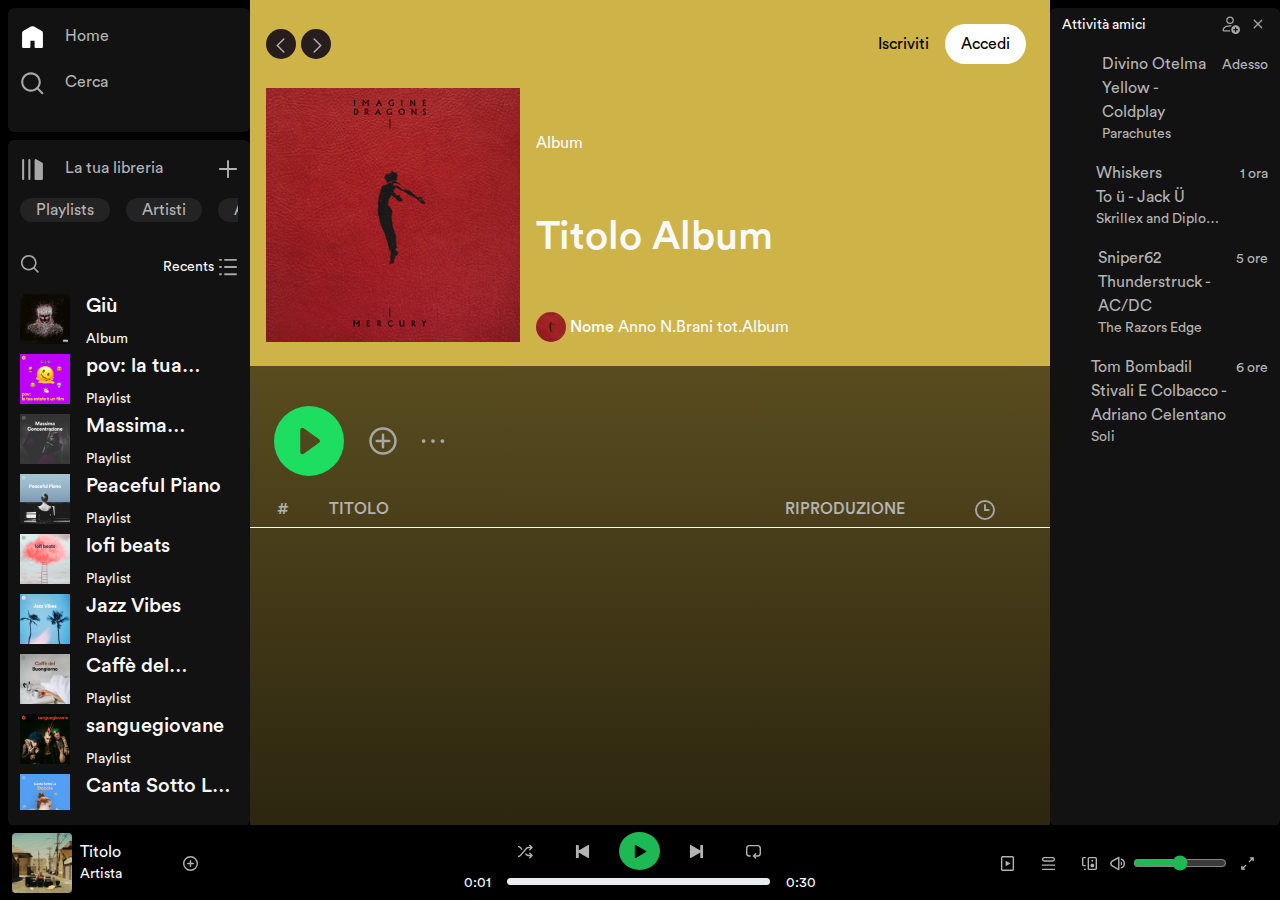
==== commit fd6394f8: "update" ====
--- a/album.html
+++ b/album.html
@@ -139,7 +139,7 @@
     </div>
 
     <!-- MOBILE PLAYER -->
-    <div class="container-fluid d-md-none rounded mobile-player">
+    <div class="container-fluid d-md-none rounded positionMobyle">
       <div class="d-flex align-items-center justify-content-between py-2">
         <div class="d-flex align-items-center">
           <img
@@ -1370,7 +1370,7 @@
           </svg>
         </button>
       </div>
-      <audio id="audio-player"></audio>
+      <audio id="audio-player" style="display: none"></audio>
     </footer>
 
     <!-- Import JS Bootstrap -->
--- a/assets 2/css/general.css
+++ b/assets 2/css/general.css
@@ -0,0 +1,208 @@
+body {
+  font-family: "Circular";
+  background-color: #000000;
+  color: #b3b3b3;
+}
+
+a {
+  text-decoration: none;
+  color: #b3b3b3;
+}
+
+a:hover {
+  color: #ffffff;
+}
+
+li {
+  list-style: none;
+}
+
+.page-container {
+  height: calc(100vh - 75px);
+}
+
+.main-container {
+  flex-grow: 1;
+}
+
+.right-sidebar {
+  background-color: #121212;
+}
+
+.line-clamp {
+  display: -webkit-box;
+  -webkit-line-clamp: 1;
+  -webkit-box-orient: vertical;
+  overflow: hidden;
+}
+
+.menu-btn {
+  background-color: #232323;
+  color: #b3b3b3;
+  margin-right: 1em;
+  cursor: pointer;
+}
+
+.menu-btn:hover {
+  color: #ffffff;
+}
+
+.friends-activity-container {
+  color: #b3b3b3;
+  height: calc(100vh - 112px);
+  overflow: auto;
+}
+
+nav {
+  background-color: #121212;
+}
+
+footer {
+  height: 75px;
+  background-color: #000000;
+  position: fixed;
+}
+
+.footer-flex-div {
+  width: 30%;
+}
+
+.song-bar {
+  width: 80%;
+}
+
+.volume-bar {
+  width: 15%;
+}
+
+.mobile-navbar {
+  position: fixed;
+  bottom: 0;
+  left: 0;
+  right: 0;
+  z-index: 99;
+  background: rgb(0, 0, 0);
+  background: linear-gradient(0deg, rgba(0, 0, 0, 1) 0%, rgba(28, 28, 28, 0.8154897494305239) 100%);
+  color: #b3b3b3;
+}
+
+.mobile-navbar button {
+  width: 30%;
+}
+
+.mobile-navbar svg {
+  width: 100%;
+}
+
+.mobile-navbar nav {
+  background-color: transparent;
+}
+
+.volume-progress {
+  width: 25%;
+  height: 7px;
+}
+
+.song-progress {
+  width: 70%;
+  height: 7px;
+}
+
+.play-btn {
+  background-color: #1db954;
+}
+
+.play-btn:hover {
+  background-color: #1db954 !important;
+}
+
+.volume-slider {
+  width: 25%;
+  accent-color: #1db954;
+}
+
+@media screen and (max-width: 767px) {
+  main {
+    height: (100vh - 160px);
+    margin-bottom: 3em;
+  }
+}
+
+@media screen and (min-width: 768px) {
+  .nav-container {
+    flex-grow: 0;
+    flex-shrink: 0;
+    flex-basis: 250px;
+    width: 250px;
+  }
+
+  .playlists-container {
+    overflow: hidden;
+    height: calc(100vh - 384px);
+  }
+
+  main {
+    background-color: #1c1c1c;
+    width: calc(100vh - 85px);
+  }
+}
+
+@media screen and (min-width: 992px) {
+  .activity-container {
+    flex-grow: 0;
+    flex-shrink: 0;
+    flex-basis: 230px;
+  }
+
+  .friends-activity-container {
+    color: #b3b3b3;
+    height: calc(100vh - 110px);
+    overflow: auto;
+  }
+
+  .profile-pic {
+    width: 25px;
+  }
+}
+
+@media screen and (min-width: 1200px) {
+  .activity-container {
+    flex-grow: 0;
+    flex-shrink: 0;
+    flex-basis: 230px;
+  }
+}
+
+@media screen and (min-width: 1400px) {
+  .nav-container {
+    flex-grow: 0;
+    flex-shrink: 0;
+    flex-basis: 420px;
+    width: 420px;
+  }
+
+  main {
+    width: calc(100vh - 75px);
+  }
+
+  .activity-container {
+    flex-grow: 0;
+    flex-shrink: 0;
+    flex-basis: 300px;
+  }
+
+  .playlists-container {
+    overflow: auto;
+    height: calc(100vh - 367px);
+  }
+
+  .profile-pic {
+    width: 50px;
+  }
+
+  .friends-activity-container {
+    color: #b3b3b3;
+    height: calc(100vh - 103px);
+    overflow: auto;
+  }
+}
--- a/assets 2/css/album.css
+++ b/assets 2/css/album.css
@@ -1,130 +1,131 @@
 body {
-  background-color: black;
-}
-
-.svgLogo {
-  width: 90px;
-  color: white;
-  padding-bottom: 10px;
-}
-
-.aHome {
-  text-decoration: none;
-  color: #b3b3b3;
-}
-.aHome:hover {
-  color: white;
-}
-.div1 {
-  width: 100%;
-  background-color: #141415;
-  border-radius: 20px;
-  padding: 20px;
-}
-
-.nextBtn {
-  background: rgb(40, 29, 29);
-  width: 30px;
-  height: 30px;
-  border: none;
-  border-radius: 50px;
-  margin-right: 5px;
-}
-.btnAccedi {
-  background-color: white;
-  border-radius: 20px;
-  border: none;
-}
-
-a {
-  text-decoration: none;
-  color: #b3b3b3;
-}
-
-a:hover {
-  color: #ffffff;
-}
-
-li {
-  list-style: none;
-  height: 30px;
-}
-
-main {
-  background-color: #ceb349;
-  flex-grow: 1;
-}
-
-.btn-success {
-  background-color: #1db954;
-}
-
-.hero-img {
-  width: 200px;
-}
-
-.aHome {
-  text-decoration: none;
-  color: #b3b3b3;
-}
-.aHome:hover {
-  color: white;
-}
-
-.imgArtistAlbum {
-  border-radius: 50px;
-}
-
-.elencoBraniAlbum {
-  background: linear-gradient(to bottom, #584b1f, #000000);
-  width: 100%;
-  min-height: 100vh;
-  opacity: 99%;
-  left: 0;
-}
-
-.buttonPreferit {
-  width: 60px;
-  background-color: transparent;
-  border: none;
-}
-
-.buttonPreferit:hover {
-  transform: scale(1.1);
-  translate: 200ms;
-  color: white;
-}
-
-svg:hover {
-  fill: white;
-}
-
-@media screen and (max-width: 768px) {
-  .main-container {
-    /*     overflow: hidden; */
+    background-color: black;
   }
-}
-
-.ImgDiv {
-  min-width: 232px;
-}
-.textColor {
-  color: #b3b3b3;
-}
-
-.iscriviti {
-  color: #000000;
-}
-
-@media screen and (min-width: 768px) {
+  
+  .svgLogo {
+    width: 90px;
+    color: white;
+    padding-bottom: 10px;
+  }
+  
+  .aHome {
+    text-decoration: none;
+    color: #b3b3b3;
+  }
+  .aHome:hover {
+    color: white;
+  }
+  .div1 {
+    width: 100%;
+    background-color: #141415;
+    border-radius: 20px;
+    padding: 20px;
+  }
+  
+  .nextBtn {
+    background: rgb(40, 29, 29);
+    width: 30px;
+    height: 30px;
+    border: none;
+    border-radius: 50px;
+    margin-right: 5px;
+  }
+  .btnAccedi {
+    background-color: white;
+    border-radius: 20px;
+    border: none;
+  }
+  
+  a {
+    text-decoration: none;
+    color: #b3b3b3;
+  }
+  
+  a:hover {
+    color: #ffffff;
+  }
+  
+  li {
+    list-style: none;
+    height: 30px;
+  }
+  
   main {
-    height: inherit;
+    background-color: #ceb349;
+    flex-grow: 1;
   }
-}
-
-.positionMobyle {
-  background-color: #262626;
-  position: fixed;
-  z-index: 99;
-  bottom: 100px;
-}
+  
+  .btn-success {
+    background-color: #1db954;
+  }
+  
+  .hero-img {
+    width: 200px;
+  }
+  
+  .aHome {
+    text-decoration: none;
+    color: #b3b3b3;
+  }
+  .aHome:hover {
+    color: white;
+  }
+  
+  .imgArtistAlbum {
+    border-radius: 50px;
+  }
+  
+  .elencoBraniAlbum {
+    background: linear-gradient(to bottom, #584b1f, #000000);
+    width: 100%;
+    min-height: 100vh;
+    opacity: 99%;
+    left: 0;
+  }
+  
+  .buttonPreferit {
+    width: 60px;
+    background-color: transparent;
+    border: none;
+  }
+  
+  .buttonPreferit:hover {
+    transform: scale(1.1);
+    translate: 200ms;
+    color: white;
+  }
+  
+  svg:hover {
+    fill: white;
+  }
+  
+  @media screen and (max-width: 768px) {
+    .main-container {
+      /*     overflow: hidden; */
+    }
+  }
+  
+  .ImgDiv {
+    min-width: 232px;
+  }
+  .textColor {
+    color: #b3b3b3;
+  }
+  
+  .iscriviti {
+    color: #000000;
+  }
+  
+  @media screen and (min-width: 768px) {
+    main {
+      height: inherit;
+    }
+  }
+  
+  .positionMobyle {
+    background-color: #262626;
+    position: fixed;
+    z-index: 99;
+    bottom: 100px;
+  }
+  